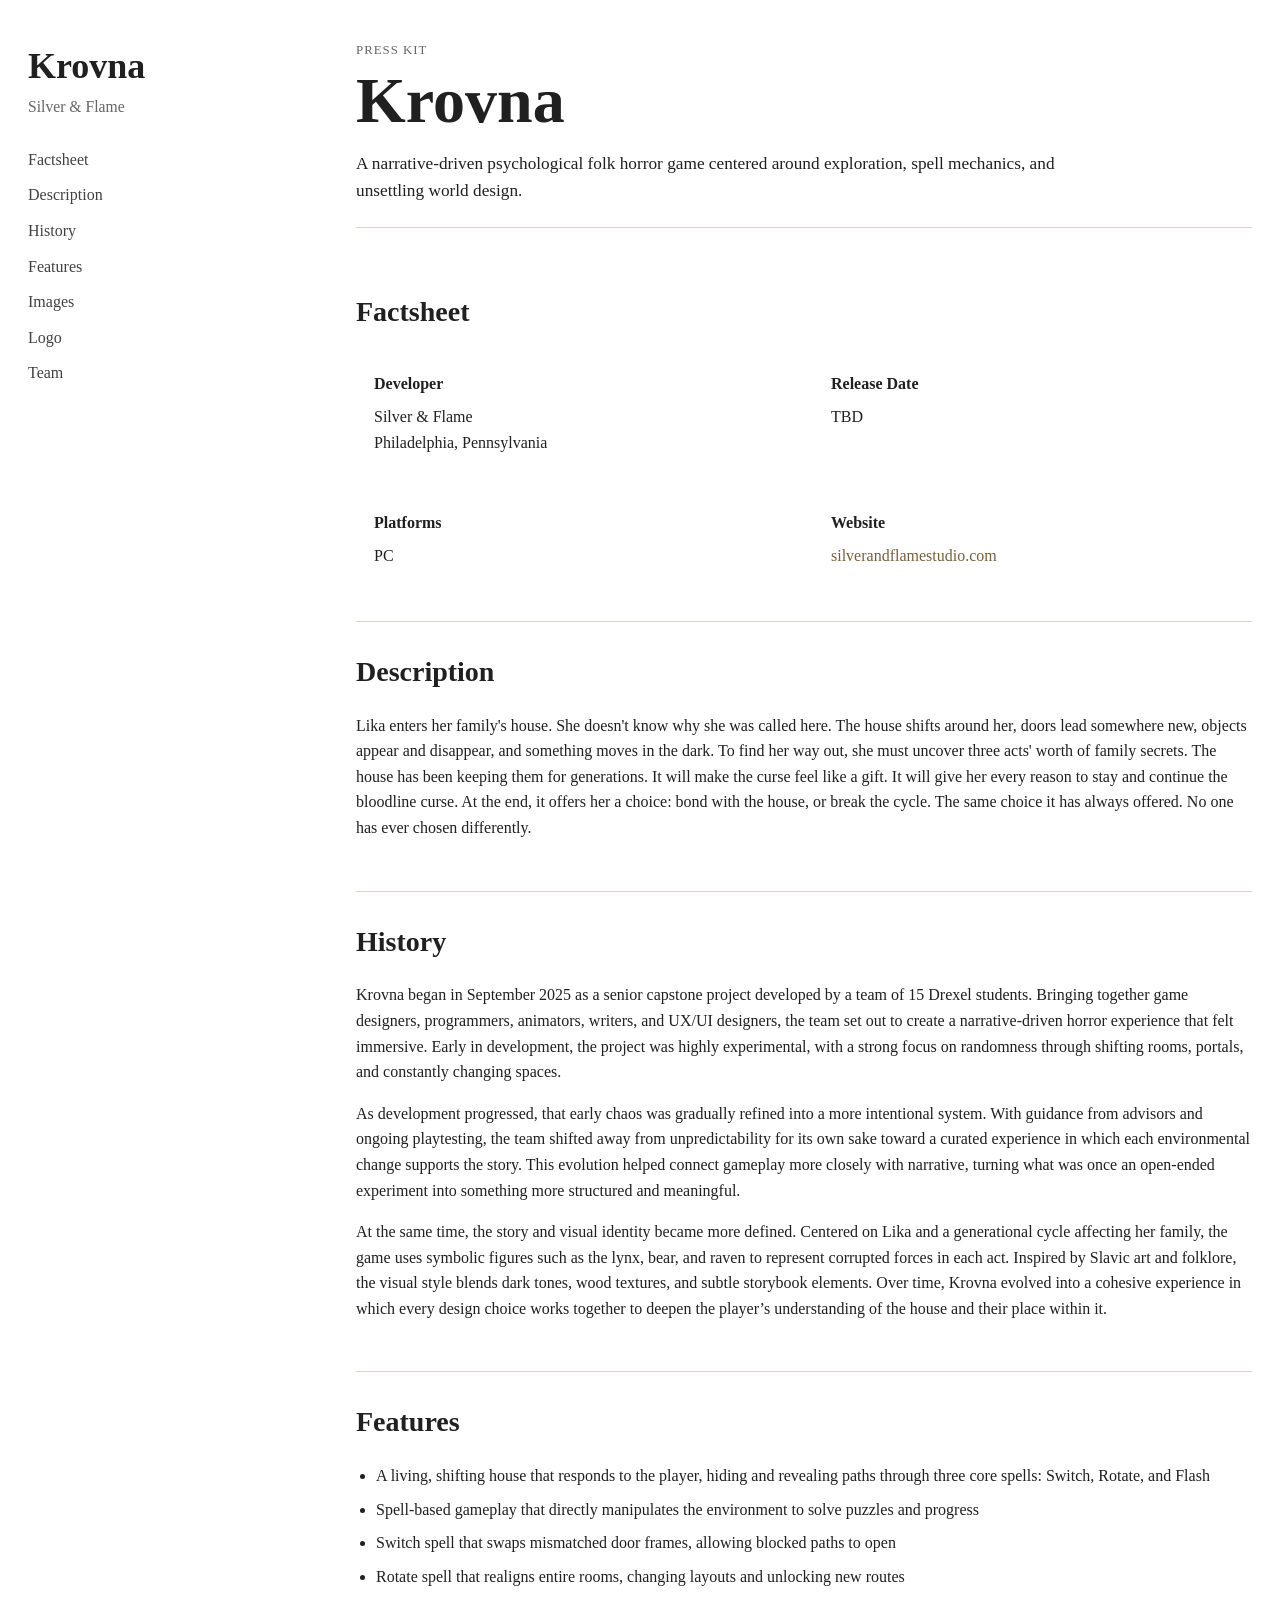
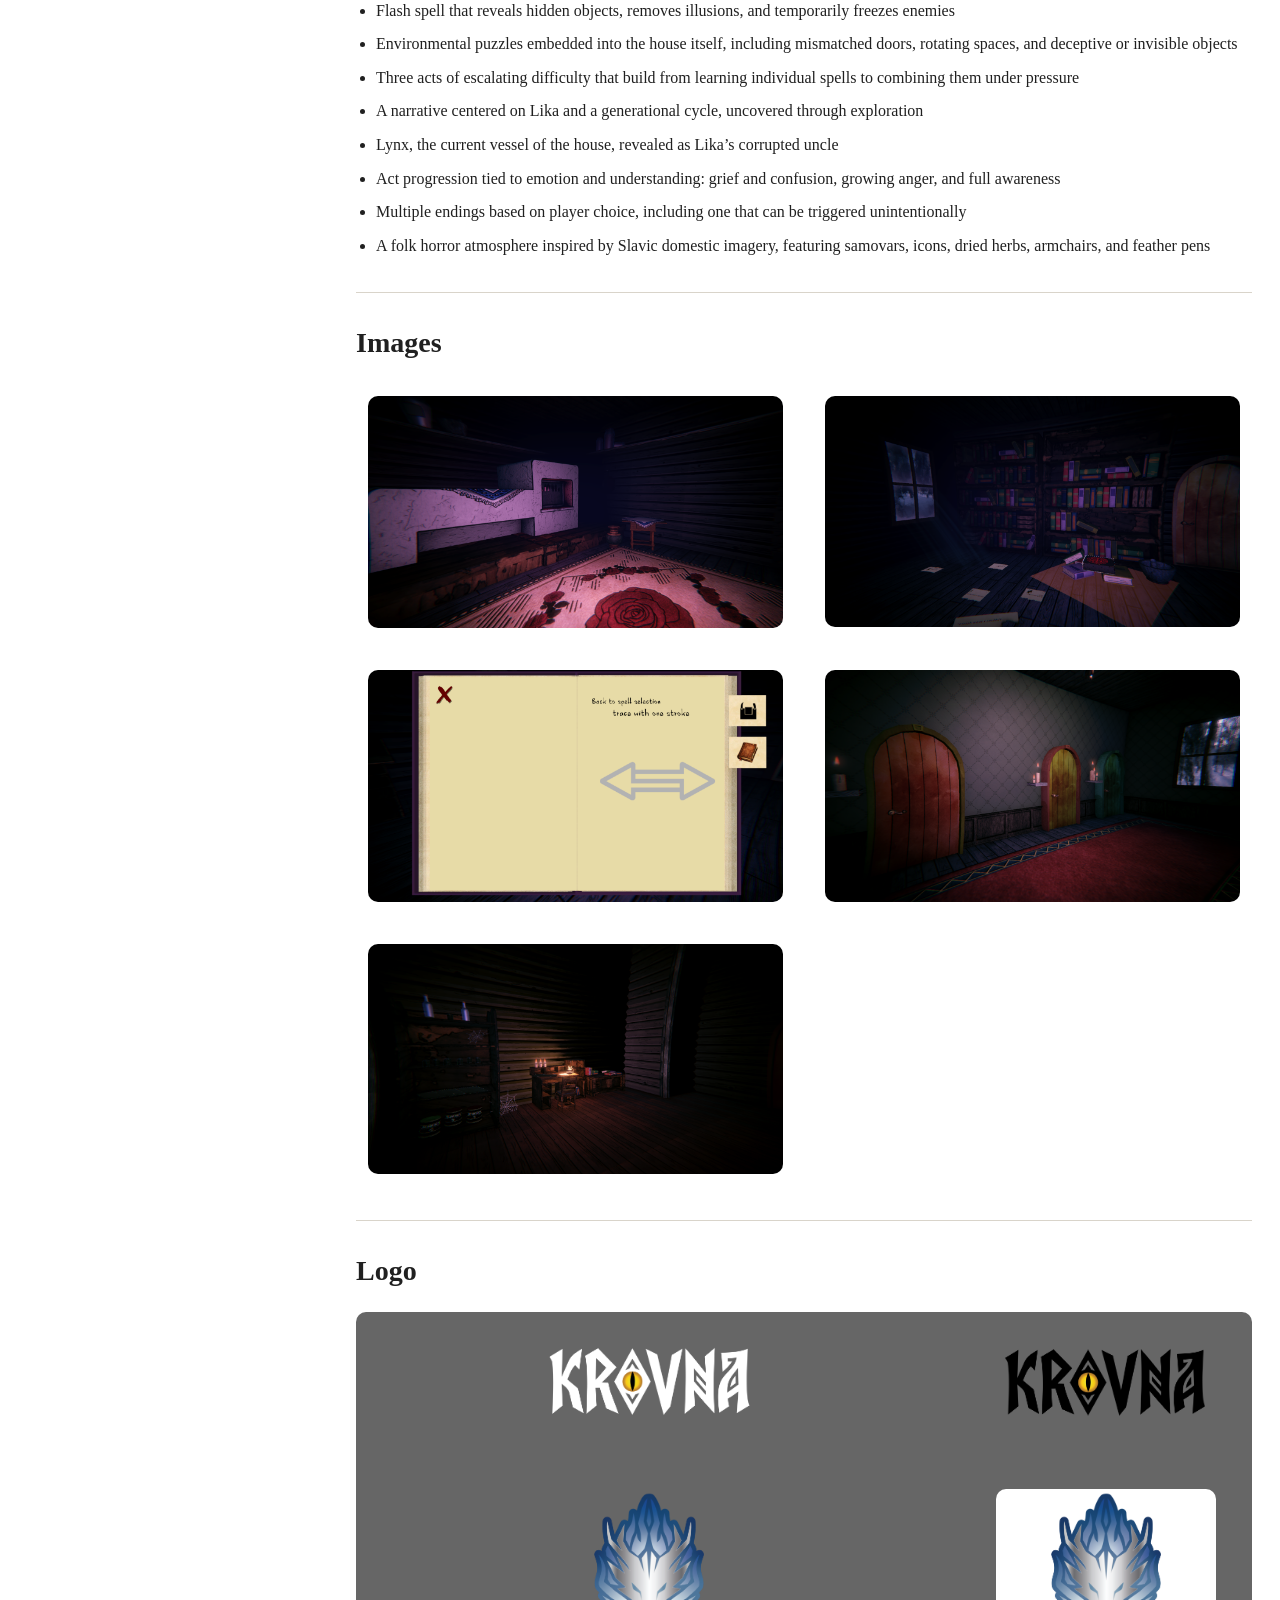
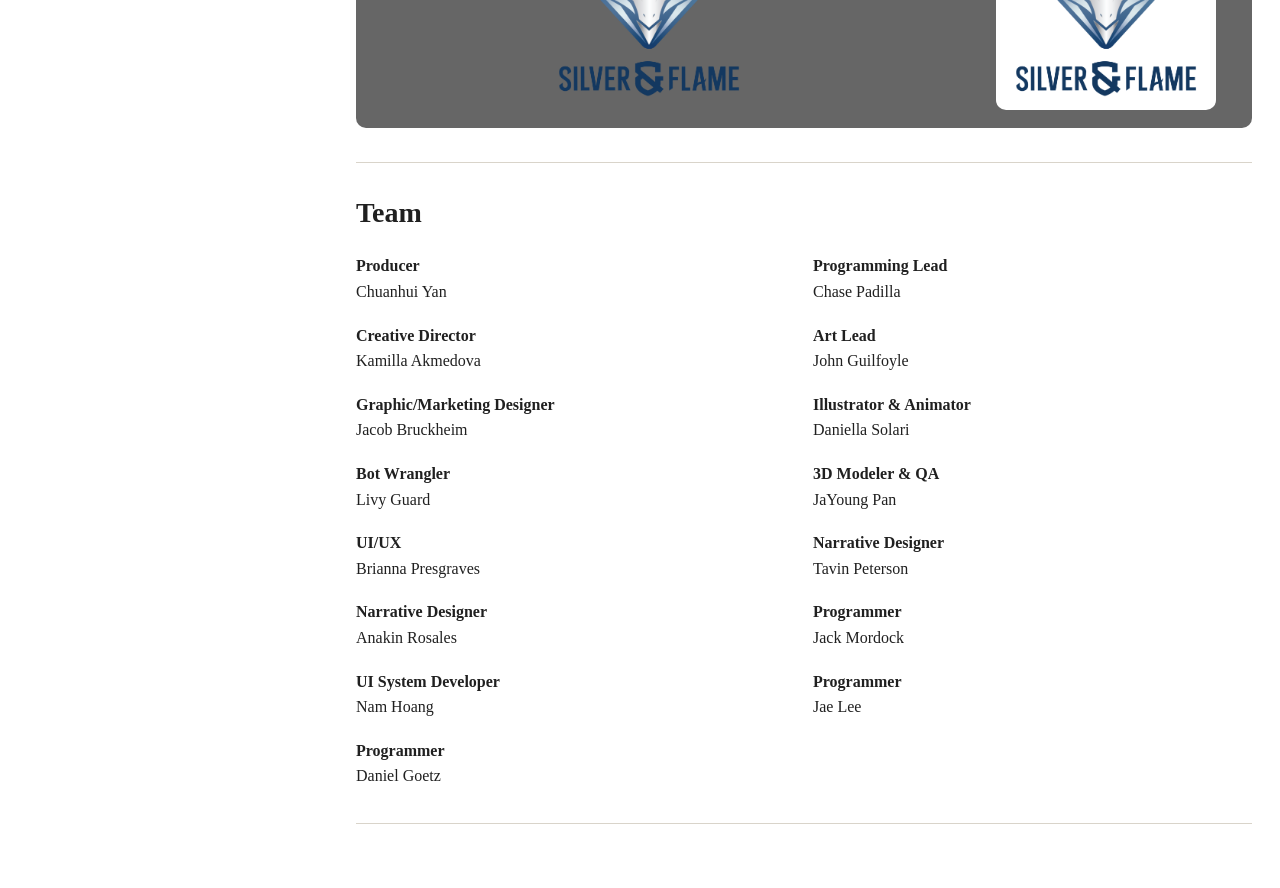
==== presskit/index.html @ a5f490fb "Update favcon" ====
<!DOCTYPE html>
<html lang="en">
<head>
  <meta charset="UTF-8" />
  <meta name="viewport" content="width=device-width, initial-scale=1.0" />
  <title>Krovna Press Kit</title>
  <link rel="stylesheet" href="css/press.css" />
  <link rel="icon" type="image/x-icon" href="press-imgs/SilverFlameLogoDragon.png">
</head>
<body>
  <div class="page">
    <aside class="sidebar">
      <div class="sidebar-inner">
        <h1 class="game-title">Krovna</h1>
        <p class="studio-name">Silver & Flame</p>

        <nav class="press-nav">
          <a href="#factsheet">Factsheet</a>
          <a href="#description">Description</a>
          <a href="#history">History</a>
          <a href="#features">Features</a>
          <!-- <a href="#videos">Videos</a> -->
          <a href="#images">Images</a>
          <a href="#logo">Logo</a>
          <a href="#credits">Team</a>
        </nav>
      </div>
    </aside>

    <main class="content">
      <header class="hero">
        <p class="eyebrow">Press Kit</p>
        <h2>Krovna</h2>
        <p class="lead">
          A narrative-driven psychological folk horror game centered around exploration,
          spell mechanics, and unsettling world design.
        </p>
      </header>

      <section id="factsheet" class="section">
        <h3>Factsheet</h3>
        <div class="fact-grid">
          <div class="fact-block">
            <h4>Developer</h4>
            <p>Silver & Flame</p>
            <p>Philadelphia, Pennsylvania</p>
          </div>
          <div class="fact-block">
            <h4>Release Date</h4>
            <p>TBD</p>
          </div>
          <div class="fact-block">
            <h4>Platforms</h4>
            <p>PC</p>
          </div>
          <div class="fact-block">
            <h4>Website</h4>
            <p><a href="https://silverandflamestudio.com/index.html">silverandflamestudio.com</a></p>
          </div>
        </div>
      </section>

      <section id="description" class="section">
        <h3>Description</h3>
        <p>Lika enters her family's house. She doesn't know why she was called here. The house shifts around her, doors lead somewhere new, objects appear and disappear, and something moves in the dark. To find her way out, she must uncover three acts' worth of family secrets. The house has been keeping them for generations. It will make the curse feel like a gift. It will give her every reason to stay and continue the bloodline curse. At the end, it offers her a choice: bond with the house, or break the cycle. The same choice it has always offered. No one has ever chosen differently.

        </p>
      </section>

      <section id="history" class="section">
        <h3>History</h3>
        <p>
          Krovna began in September 2025 as a senior capstone project developed by a team of 15 Drexel students. Bringing together game designers, programmers, animators, writers, and UX/UI designers, the team set out to create a narrative-driven horror experience that felt immersive. Early in development, the project was highly experimental, with a strong focus on randomness through shifting rooms, portals, and constantly changing spaces.
        </p>
        <p>
          As development progressed, that early chaos was gradually refined into a more intentional system. With guidance from advisors and ongoing playtesting, the team shifted away from unpredictability for its own sake toward a curated experience in which each environmental change supports the story. This evolution helped connect gameplay more closely with narrative, turning what was once an open-ended experiment into something more structured and meaningful.
        </p>
        <p>
          At the same time, the story and visual identity became more defined. Centered on Lika and a generational cycle affecting her family, the game uses symbolic figures such as the lynx, bear, and raven to represent corrupted forces in each act. Inspired by Slavic art and folklore, the visual style blends dark tones, wood textures, and subtle storybook elements. Over time, Krovna evolved into a cohesive experience in which every design choice works together to deepen the player’s understanding of the house and their place within it.
        </p>
      </section>

      <section id="features" class="section">
        <h3>Features</h3>
        <ul class="feature-list">
          <li>A living, shifting house that responds to the player, hiding and revealing paths through three core spells: Switch, Rotate, and Flash</li>
          <li>Spell-based gameplay that directly manipulates the environment to solve puzzles and progress</li>
          <li>Switch spell that swaps mismatched door frames, allowing blocked paths to open</li>
          <li>Rotate spell that realigns entire rooms, changing layouts and unlocking new routes</li>
          <li>Flash spell that reveals hidden objects, removes illusions, and temporarily freezes enemies</li>
          <li>Environmental puzzles embedded into the house itself, including mismatched doors, rotating spaces, and deceptive or invisible objects</li>
          <li>Three acts of escalating difficulty that build from learning individual spells to combining them under pressure</li>
          <li>A narrative centered on Lika and a generational cycle, uncovered through exploration</li>
          <li>Lynx, the current vessel of the house, revealed as Lika’s corrupted uncle</li>
          <li>Act progression tied to emotion and understanding: grief and confusion, growing anger, and full awareness</li>
          <li>Multiple endings based on player choice, including one that can be triggered unintentionally</li>
          <li>A folk horror atmosphere inspired by Slavic domestic imagery, featuring samovars, icons, dried herbs, armchairs, and feather pens</li>
        </ul>
      </section>

      <!-- <section id="videos" class="section">
        <h3>Videos</h3>
        <div class="card">
          <p><strong>Trailer</strong></p>
          <div class="video-wrap">
            <iframe
              src="https://www.youtube.com/embed/YOUR_VIDEO_ID"
              title="Game Trailer"
              allow="accelerometer; autoplay; clipboard-write; encrypted-media; gyroscope; picture-in-picture"
              allowfullscreen>
            </iframe>
          </div>
          <p class="small-note">Replace <code>YOUR_VIDEO_ID</code> with your actual YouTube video ID.</p>
        </div>
      </section> -->

      <section id="images" class="section">
        <h3>Images</h3>
        <p class="download-line">
          <!-- <a href="imgs/press-images.zip">Download all screenshots as .zip</a> -->
        </p>
        <div class="image-grid">
          <figure class="image-card">
            <img src="press-imgs/Firstroom.png" alt="First Room you enter in the game" />
          </figure>
          <figure class="image-card">
            <img src="press-imgs/Pickupbook.png" alt="Area where you pick up the ritual book" />
          </figure>
          <figure class="image-card">
            <img src="press-imgs/Spell.png" alt="Spell Mechanics" />
          </figure>
          <figure class="image-card">
            <img src="press-imgs/Switchingdoors.png" alt="Doors that you have to switch to progress" />
          </figure>
          <figure class="image-card">
            <img src="press-imgs/Slavic.png" alt="Slavic Inspired Environment" />
          </figure>
        </div>
      </section>

      <section id="logo" class="section">
        <h3>Logo</h3>
        <!-- <p class="download-line">
          <a href="imgs/logo-pack.zip">Download logo files as .zip</a>
        </p> -->
        <div class="logo-grid">
          <div class="logo-card icon-card">
            <img src="press-imgs/Krovna_White.png" alt="Game logo" />
          </div>
          <div class="logo-card icon-card">
            <img src="press-imgs/KrovnaBlack.png" alt="Game icon" />
          </div>
          <div class="logo-card icon-card">
            <img src="press-imgs/SilverFlameLogo.png" alt="Game icon" />
          </div>
          <div class="logo-card icon-card">
            <img src="press-imgs/SilverFlameLogo1.png" alt="Game icon" />
          </div>
        </div>
      </section>

      <section id="credits" class="section">
        <h3>Team</h3>
        <div class="credits-grid">
          <div>
            <p><strong>Producer</strong><br />Chuanhui Yan</p>
          </div>
          <div>
            <p><strong>Programming Lead</strong><br />Chase Padilla</p>
          </div>
          <div>
            <p><strong>Creative Director</strong><br />Kamilla Akmedova</p>
          </div>
          <div>
            <p><strong>Art Lead</strong><br />John Guilfoyle</p>
          </div>
          <div>
            <p><strong>Graphic/Marketing Designer</strong><br />Jacob Bruckheim</p>
          </div>
          <div>
            <p><strong>Illustrator & Animator</strong><br />Daniella Solari</p>
          </div>
          <div>
            <p><strong>Bot Wrangler</strong><br />Livy Guard</p>
          </div>
          <div>
            <p><strong>3D Modeler & QA</strong><br />JaYoung Pan</p>
          </div>
          <div>
            <p><strong>UI/UX</strong><br />Brianna Presgraves</p>
          </div>
          <div>
            <p><strong>Narrative Designer</strong><br />Tavin Peterson</p>
          </div>
          <div>
            <p><strong>Narrative Designer</strong><br />Anakin Rosales</p>
          </div>
          <div>
            <p><strong>Programmer</strong><br />Jack Mordock</p>          
          </div>
          <div>
            <p><strong>UI System Developer</strong><br />Nam Hoang</p>
          </div>
          <div>
            <p><strong>Programmer</strong><br />Jae Lee</p>
          </div>
          <div>
            <p><strong>Programmer</strong><br />Daniel Goetz</p>
          </div>
        </div>
      </section>

    </main>
  </div>
</body>
</html>
---- presskit/css/press.css ----
:root {
  --bg: #ffffff;
  --text: #202020;
  --muted: #666;
  --line: #d9d4ca;
  --accent: #7a5f3b;
  --shadow: 0 10px 30px rgba(0, 0, 0, 0.06);
  --radius: 16px;
}

* {
  box-sizing: border-box;
}

html {
  scroll-behavior: smooth;
}

body {
  margin: 0;
  background: var(--bg);
  color: var(--text);
  font-family: Georgia, "Times New Roman", serif;
  line-height: 1.6;
}

a {
  color: var(--accent);
  text-decoration: none;
}

a:hover {
  text-decoration: underline;
}

.page {
  max-width: 1400px;
  margin: 0 auto;
  display: grid;
  grid-template-columns: 280px minmax(0, 1fr);
  gap: 48px;
  padding: 40px 28px 64px;
}

.sidebar {
  position: relative;
}

.sidebar-inner {
  position: sticky;
  top: 24px;
  padding: 8px 0;
}

.game-title {
  margin: 0;
  font-size: 2.25rem;
  line-height: 1.05;
  font-weight: 700;
}

.studio-name {
  margin: 8px 0 28px;
  color: var(--muted);
  font-size: 0.98rem;
}

.press-nav {
  display: flex;
  flex-direction: column;
  gap: 10px;
}

.press-nav a {
  color: var(--text);
  opacity: 0.85;
}

.press-nav a:hover {
  opacity: 1;
}

.content {
  min-width: 0;
}

.hero {
  margin-bottom: 34px;
  padding-bottom: 22px;
  border-bottom: 1px solid var(--line);
}

.eyebrow {
  margin: 0 0 8px;
  text-transform: uppercase;
  letter-spacing: 0.08em;
  color: var(--muted);
  font-size: 0.8rem;
}

.hero h2 {
  margin: 0;
  font-size: clamp(2.5rem, 5vw, 4.2rem);
  line-height: 1.02;
}

.lead {
  max-width: 760px;
  margin: 16px 0 0;
  font-size: 1.08rem;
}

.section {
  padding: 28px 0 34px;
  border-bottom: 1px solid var(--line);
}

.section h3 {
  margin: 0 0 18px;
  font-size: 1.75rem;
}

.section h4 {
  margin: 0 0 8px;
  font-size: 1rem;
}

.fact-grid,
.credits-grid,
.logo-grid {
  display: grid;
  gap: 18px;
}

.fact-grid {
  grid-template-columns: repeat(2, minmax(220px, 1fr));
}

.credits-grid {
  grid-template-columns: repeat(2, minmax(200px, 1fr));
}

.logo-grid {
  grid-template-columns: minmax(0, 2fr) minmax(220px, 1fr);
  background-color: var(--muted);
  border-radius: 10px;
}

.fact-block,
.card,
.logo-card {
  padding: 18px;
}

.fact-block p,
.credits-grid p {
  margin: 0;
}

.feature-list {
  margin: 0;
  padding-left: 20px;
}

.feature-list li + li {
  margin-top: 8px;
}

/* .video-wrap {
  position: relative;
  overflow: hidden;
  width: 100%;
  aspect-ratio: 16 / 9;
}

.video-wrap iframe {
  width: 100%;
  height: 100%;
  border: 0;
} */

.download-line {
  margin: 0 0 18px;
}

.image-grid {
  display: grid;
  grid-template-columns: repeat(2, minmax(0, 1fr));
  gap: 18px;
}

.image-card {
  margin: 0;
  padding: 12px;
}

.image-card img,
.logo-card img {
  display: block;
  width: 100%;
  height: auto;
  border-radius: 10px;
}

.icon-card {
  display: flex;
  align-items: center;
  justify-content: center;
}

.icon-card img {
  max-width: 220px;
}

.quote-card span,
.small-note {
  display: block;
  margin-top: 10px;
  color: var(--muted);
  font-size: 0.95rem;
}

code {
  background: rgba(0, 0, 0, 0.06);
  padding: 0.12rem 0.35rem;
  border-radius: 6px;
  font-family: Consolas, Monaco, monospace;
  font-size: 0.92em;
}

@media (max-width: 980px) {
  .page {
    grid-template-columns: 1fr;
    gap: 18px;
  }

  .sidebar-inner {
    position: static;
  }

  .press-nav {
    display: grid;
    grid-template-columns: repeat(2, minmax(0, 1fr));
    gap: 8px 16px;
  }
}

@media (max-width: 700px) {
  .page {
    padding: 24px 18px 48px;
  }

  .fact-grid,
  .credits-grid,
  .logo-grid,
  .image-grid,
  .press-nav {
    grid-template-columns: 1fr;
  }

  .hero h2 {
    font-size: 2.5rem;
  }

  .section h3 {
    font-size: 1.5rem;
  }
}
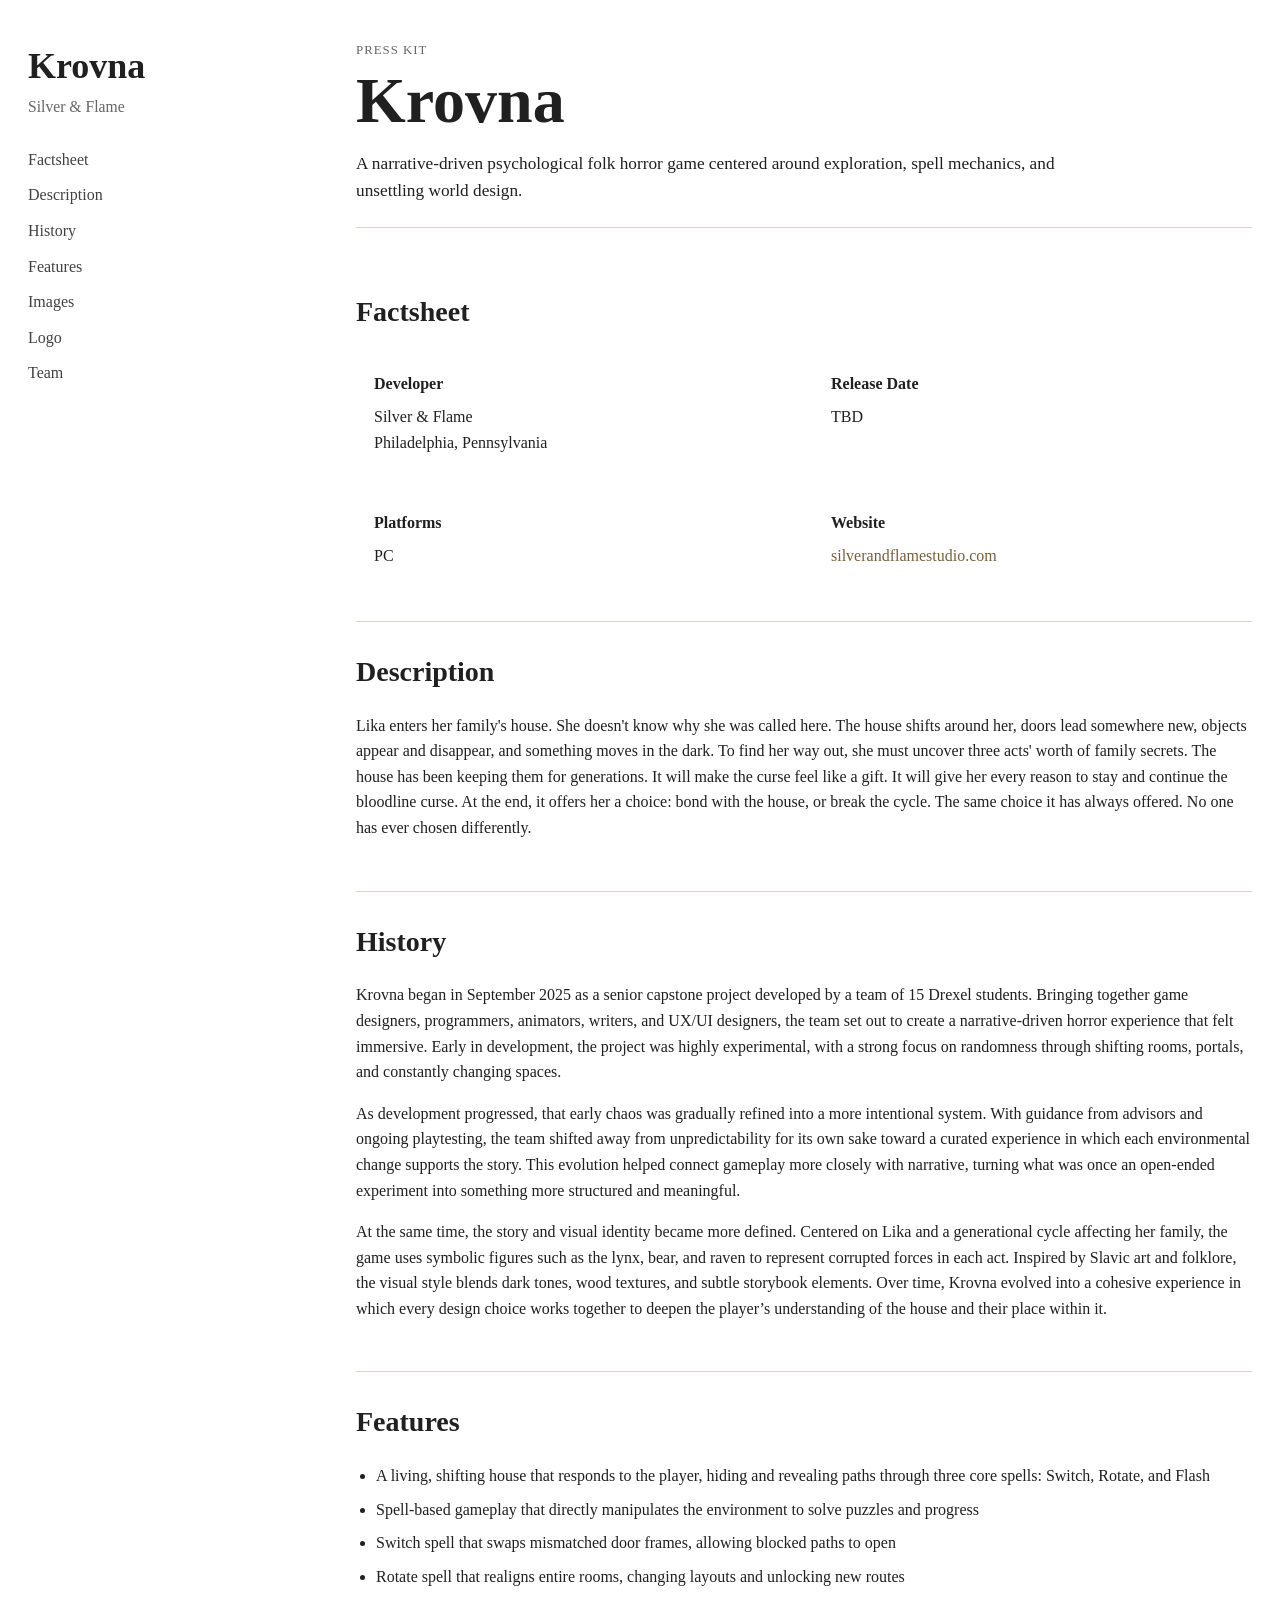
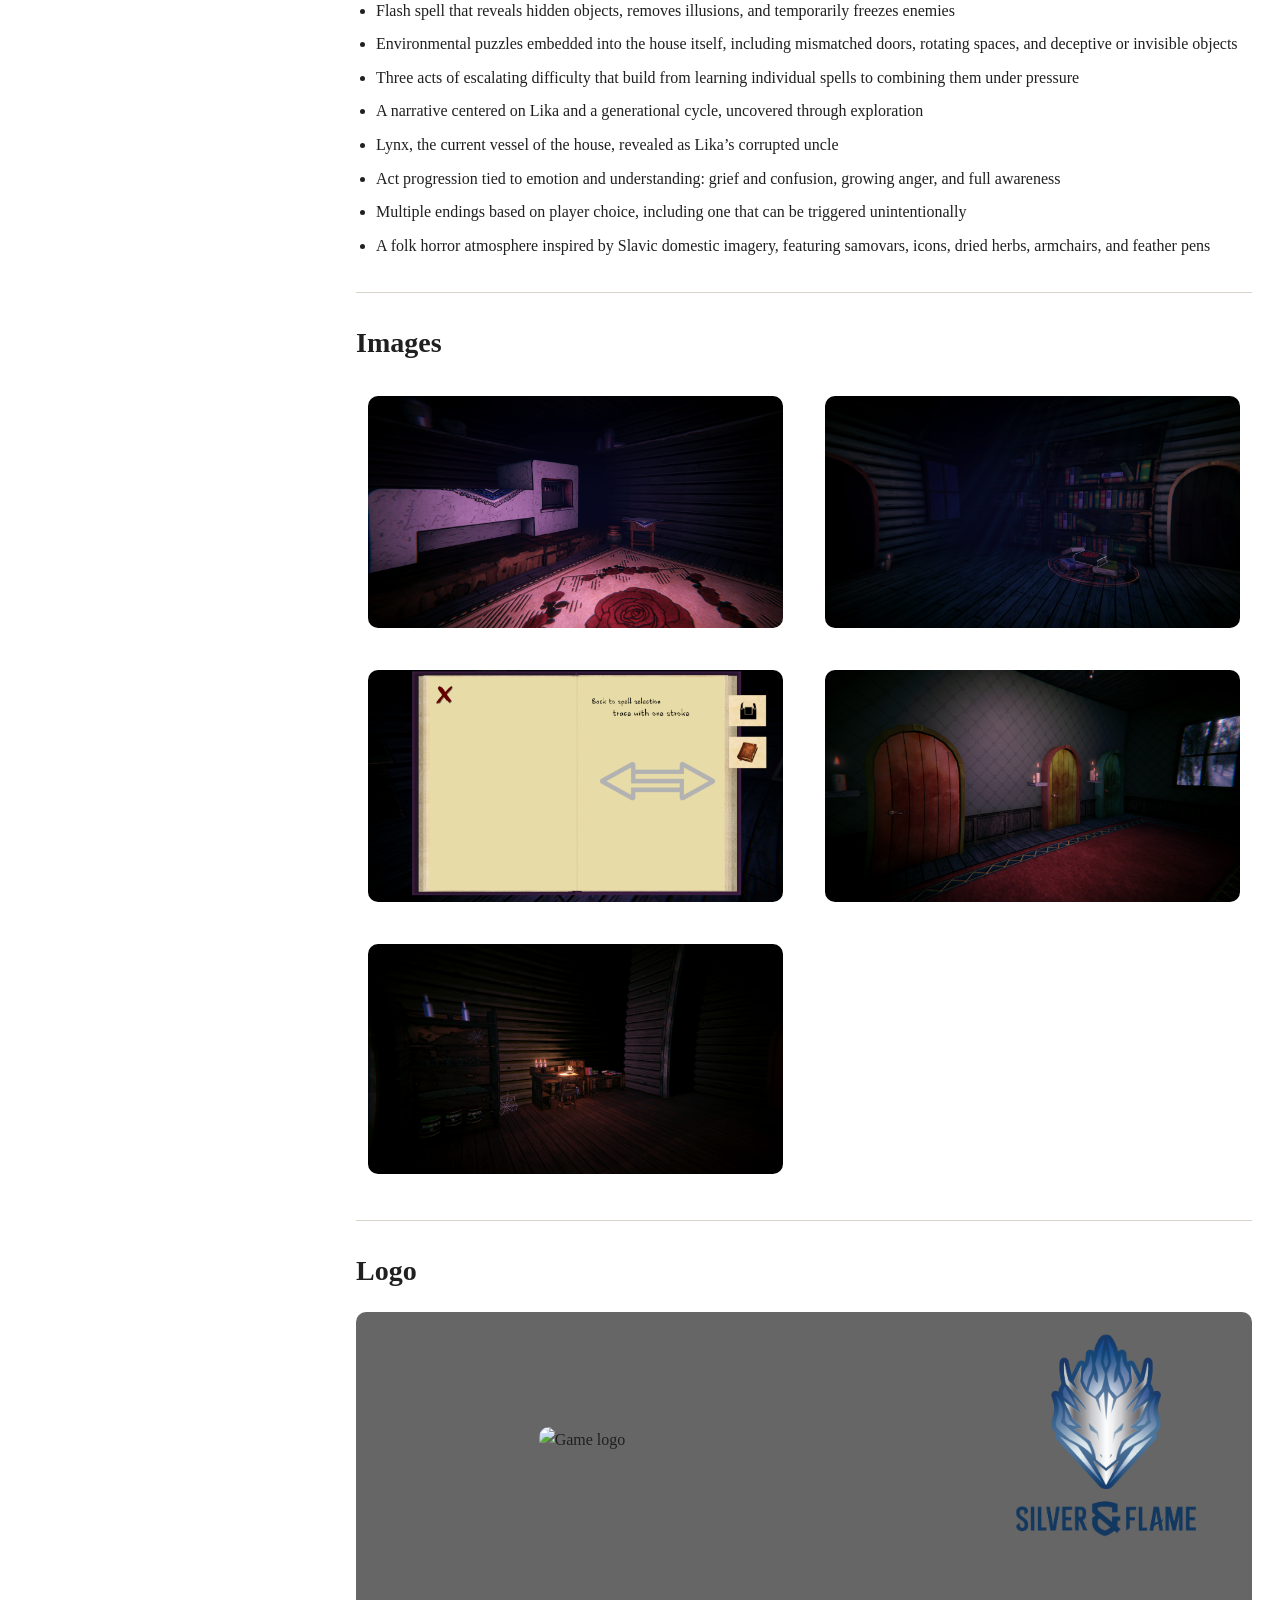
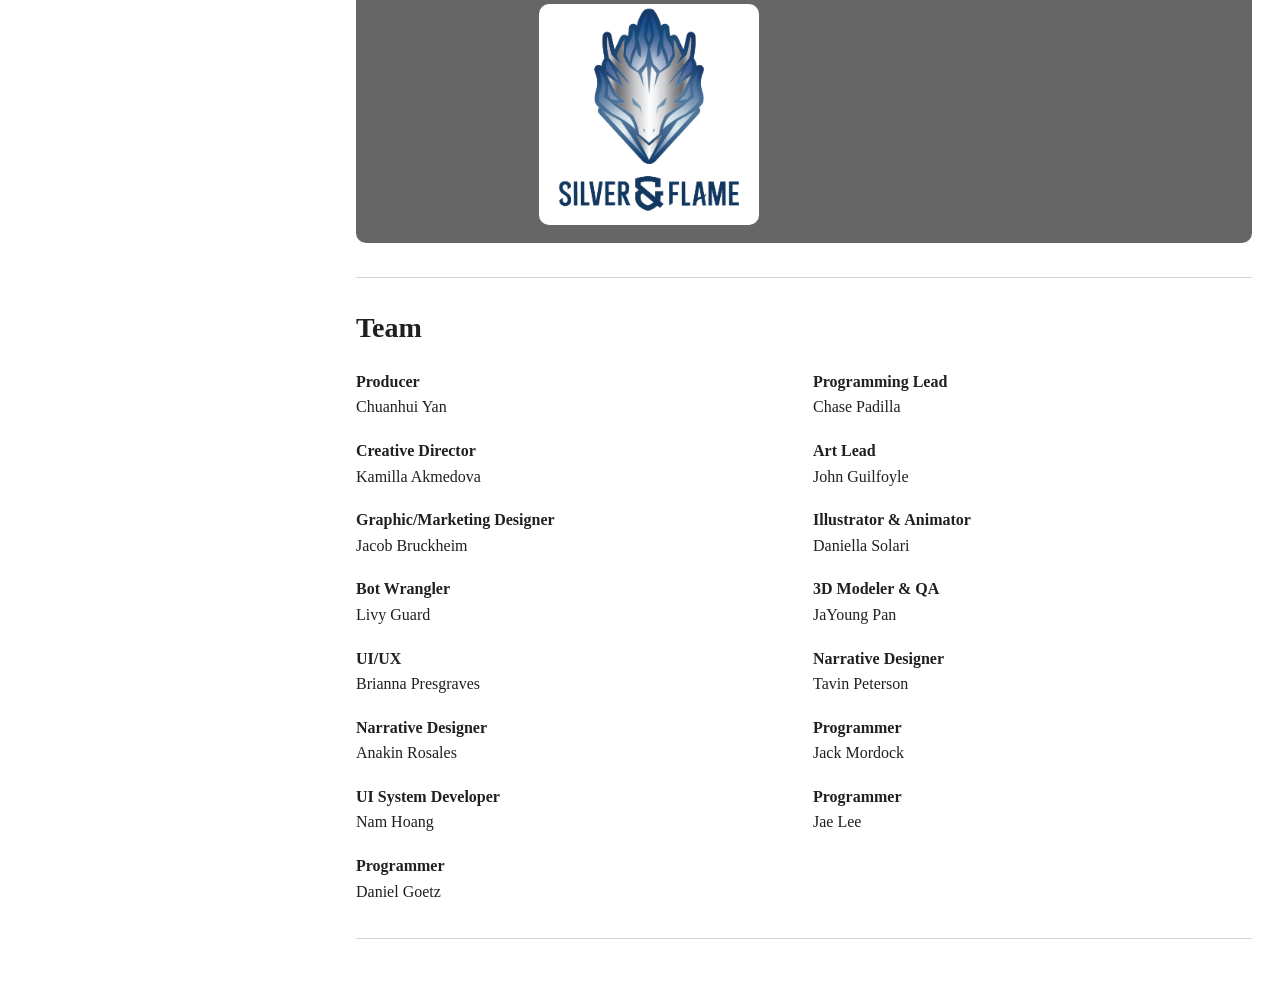
==== commit 43eb28f9: "update krovna logo" ====
--- a/presskit/index.html
+++ b/presskit/index.html
@@ -145,10 +145,7 @@
         </p> -->
         <div class="logo-grid">
           <div class="logo-card icon-card">
-            <img src="press-imgs/Krovna_White.png" alt="Game logo" />
-          </div>
-          <div class="logo-card icon-card">
-            <img src="press-imgs/KrovnaBlack.png" alt="Game icon" />
+            <img src="press-imgs/KrovnaRedesign.png" alt="Game logo" />
           </div>
           <div class="logo-card icon-card">
             <img src="press-imgs/SilverFlameLogo.png" alt="Game icon" />
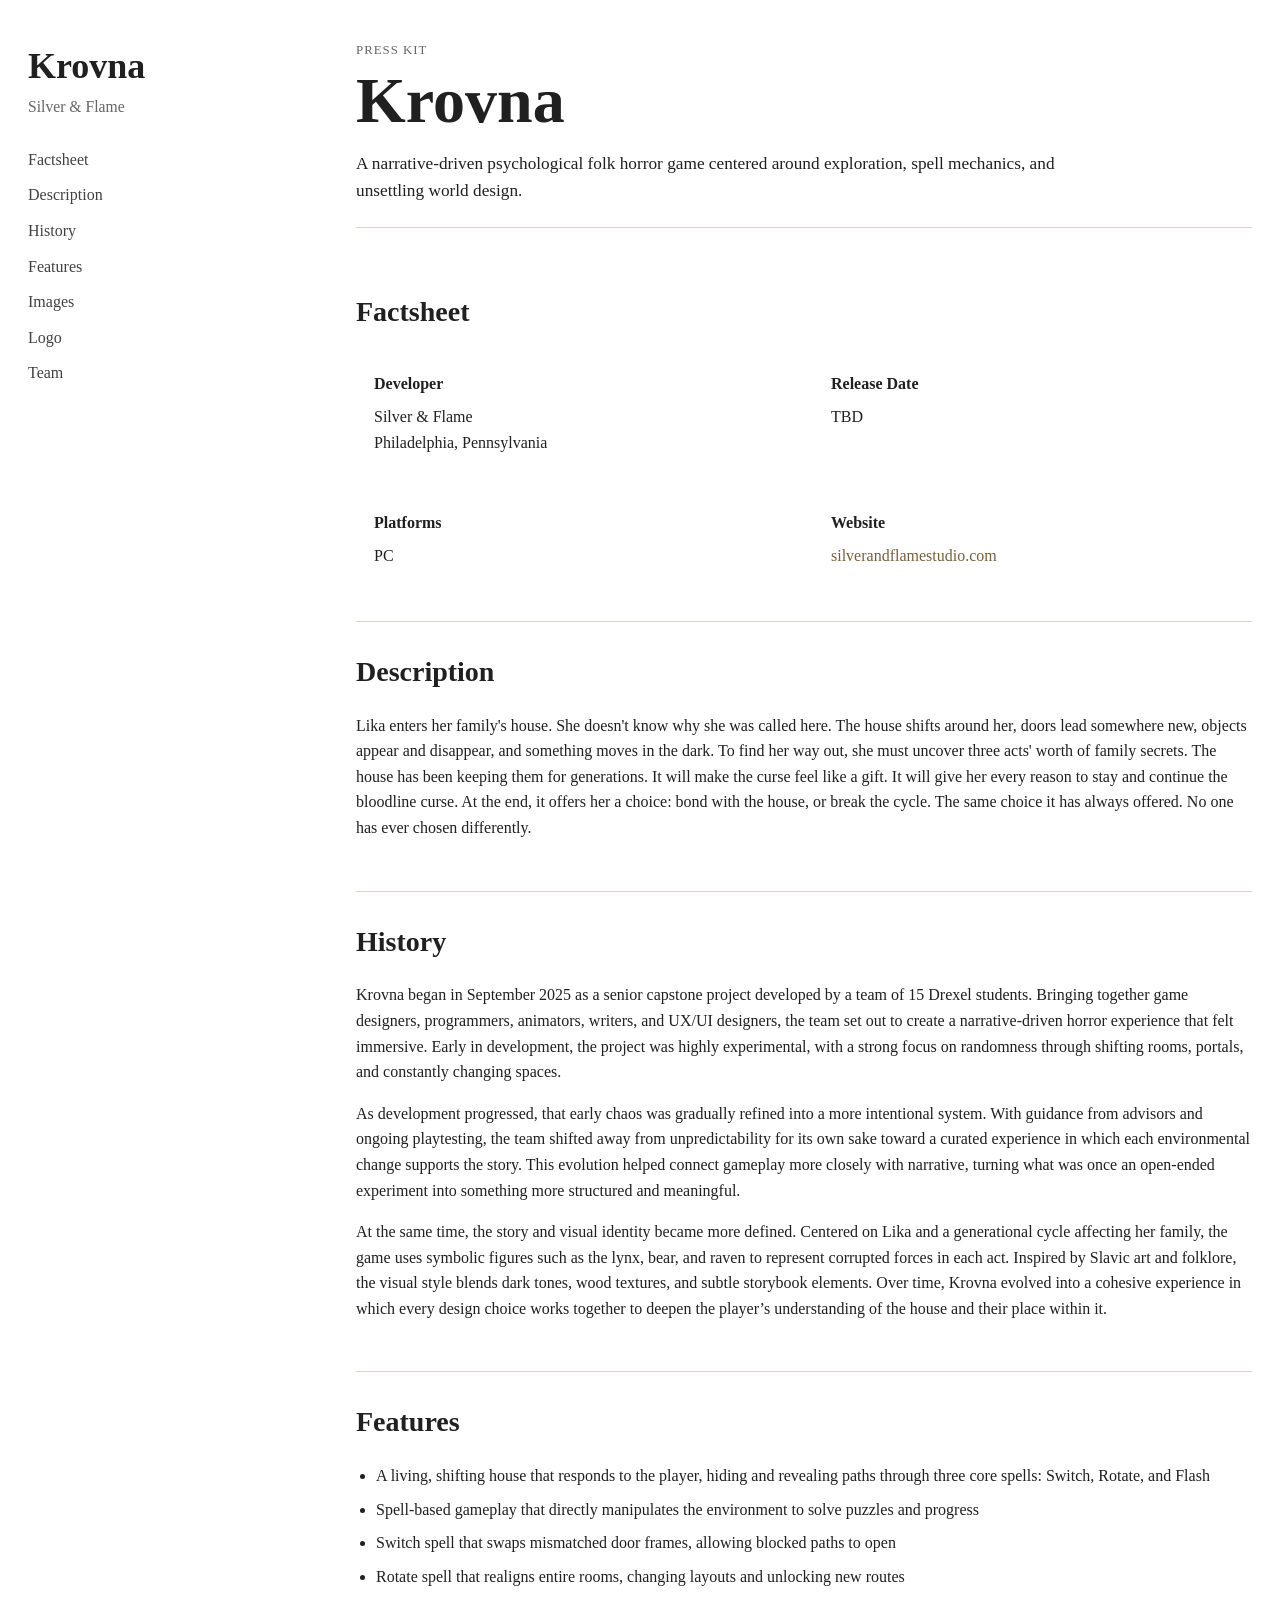
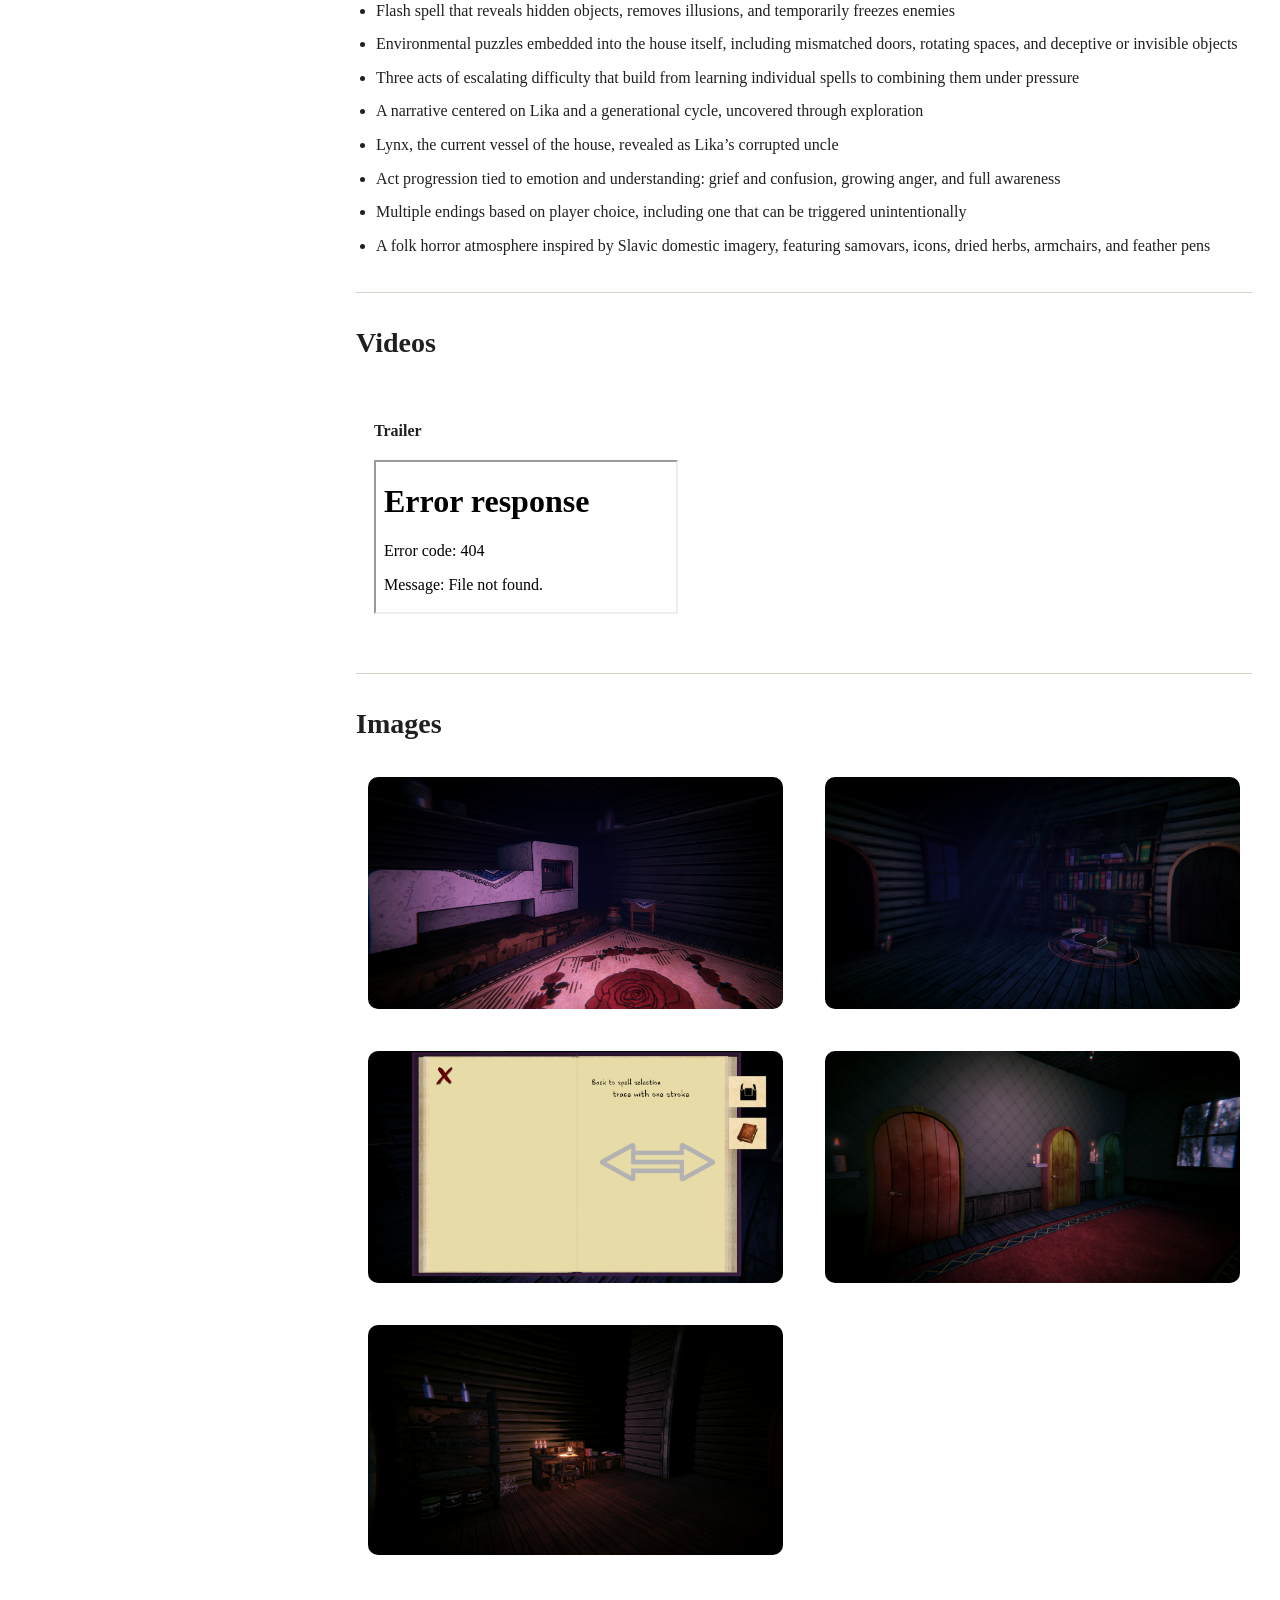
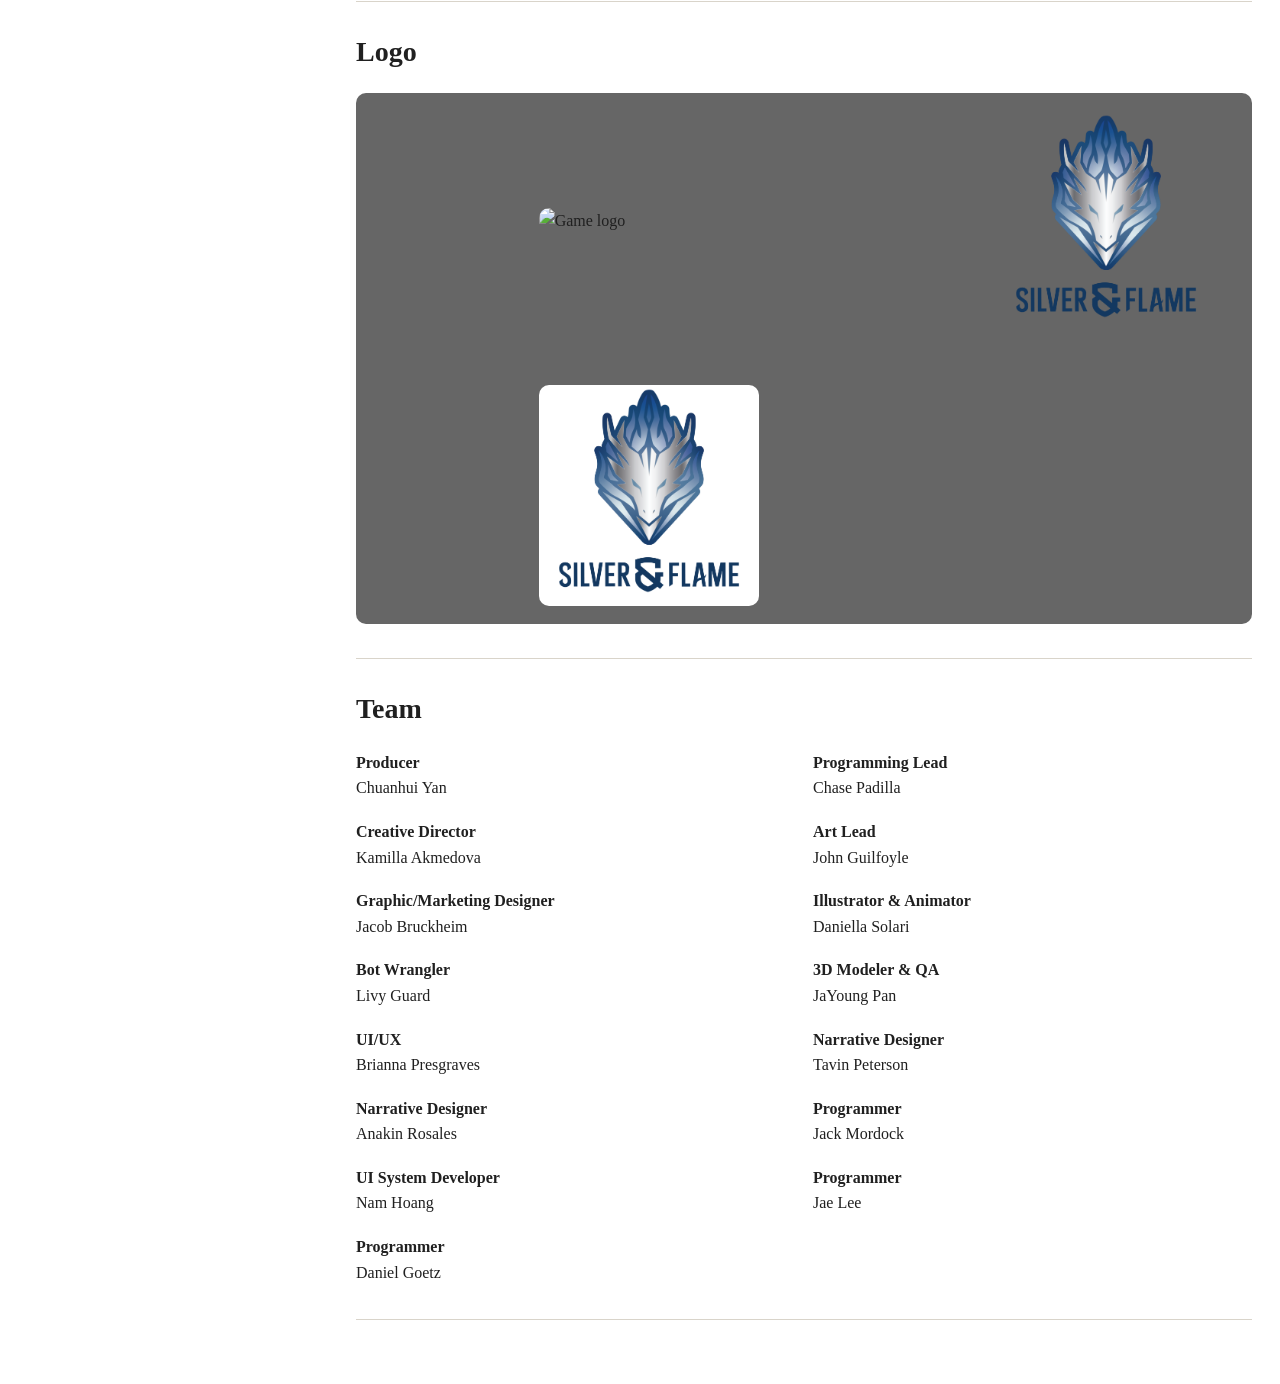
==== commit cefa98ea: "uploaded trailer" ====
--- a/presskit/index.html
+++ b/presskit/index.html
@@ -98,21 +98,20 @@
         </ul>
       </section>
 
-      <!-- <section id="videos" class="section">
+      <section id="videos" class="section">
         <h3>Videos</h3>
         <div class="card">
           <p><strong>Trailer</strong></p>
           <div class="video-wrap">
             <iframe
-              src="https://www.youtube.com/embed/YOUR_VIDEO_ID"
+              src="Trailer.mp4"
               title="Game Trailer"
               allow="accelerometer; autoplay; clipboard-write; encrypted-media; gyroscope; picture-in-picture"
               allowfullscreen>
             </iframe>
           </div>
-          <p class="small-note">Replace <code>YOUR_VIDEO_ID</code> with your actual YouTube video ID.</p>
-        </div>
-      </section> -->
+        </div>
+      </section>
 
       <section id="images" class="section">
         <h3>Images</h3>
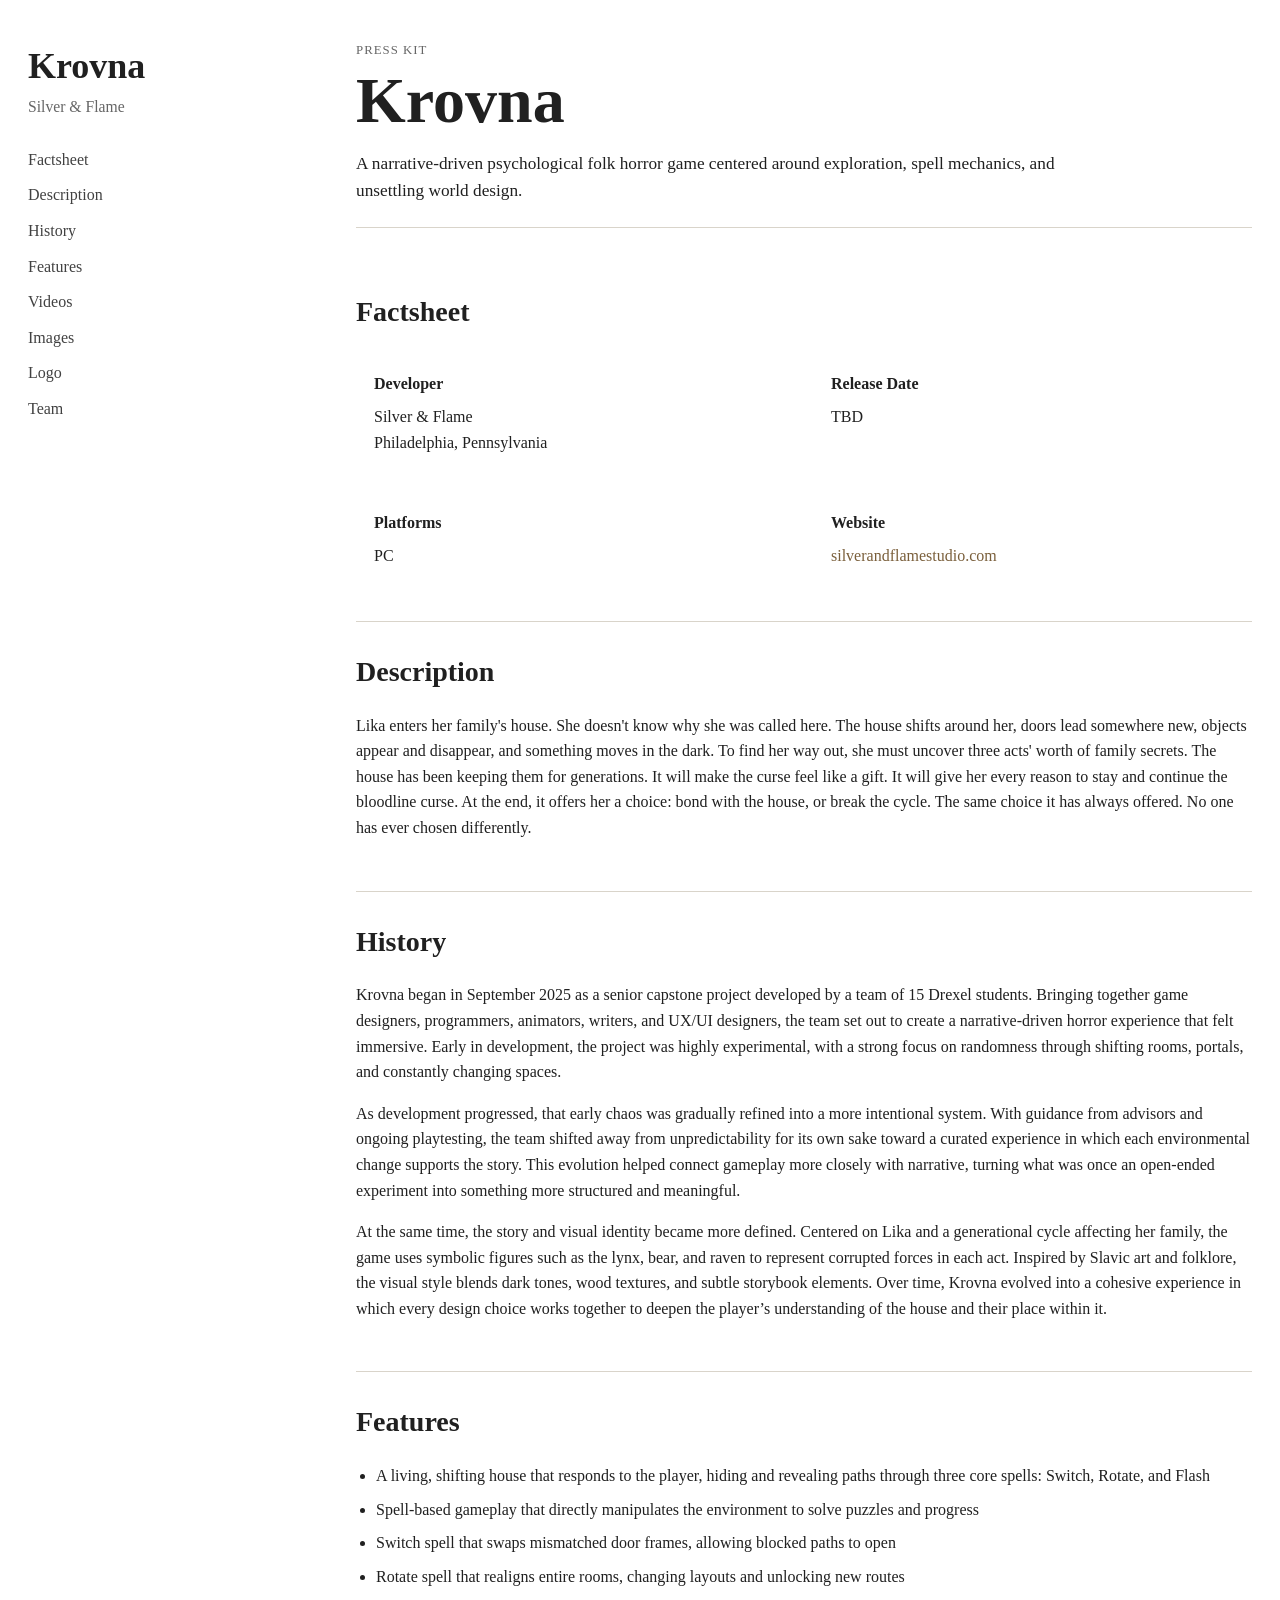
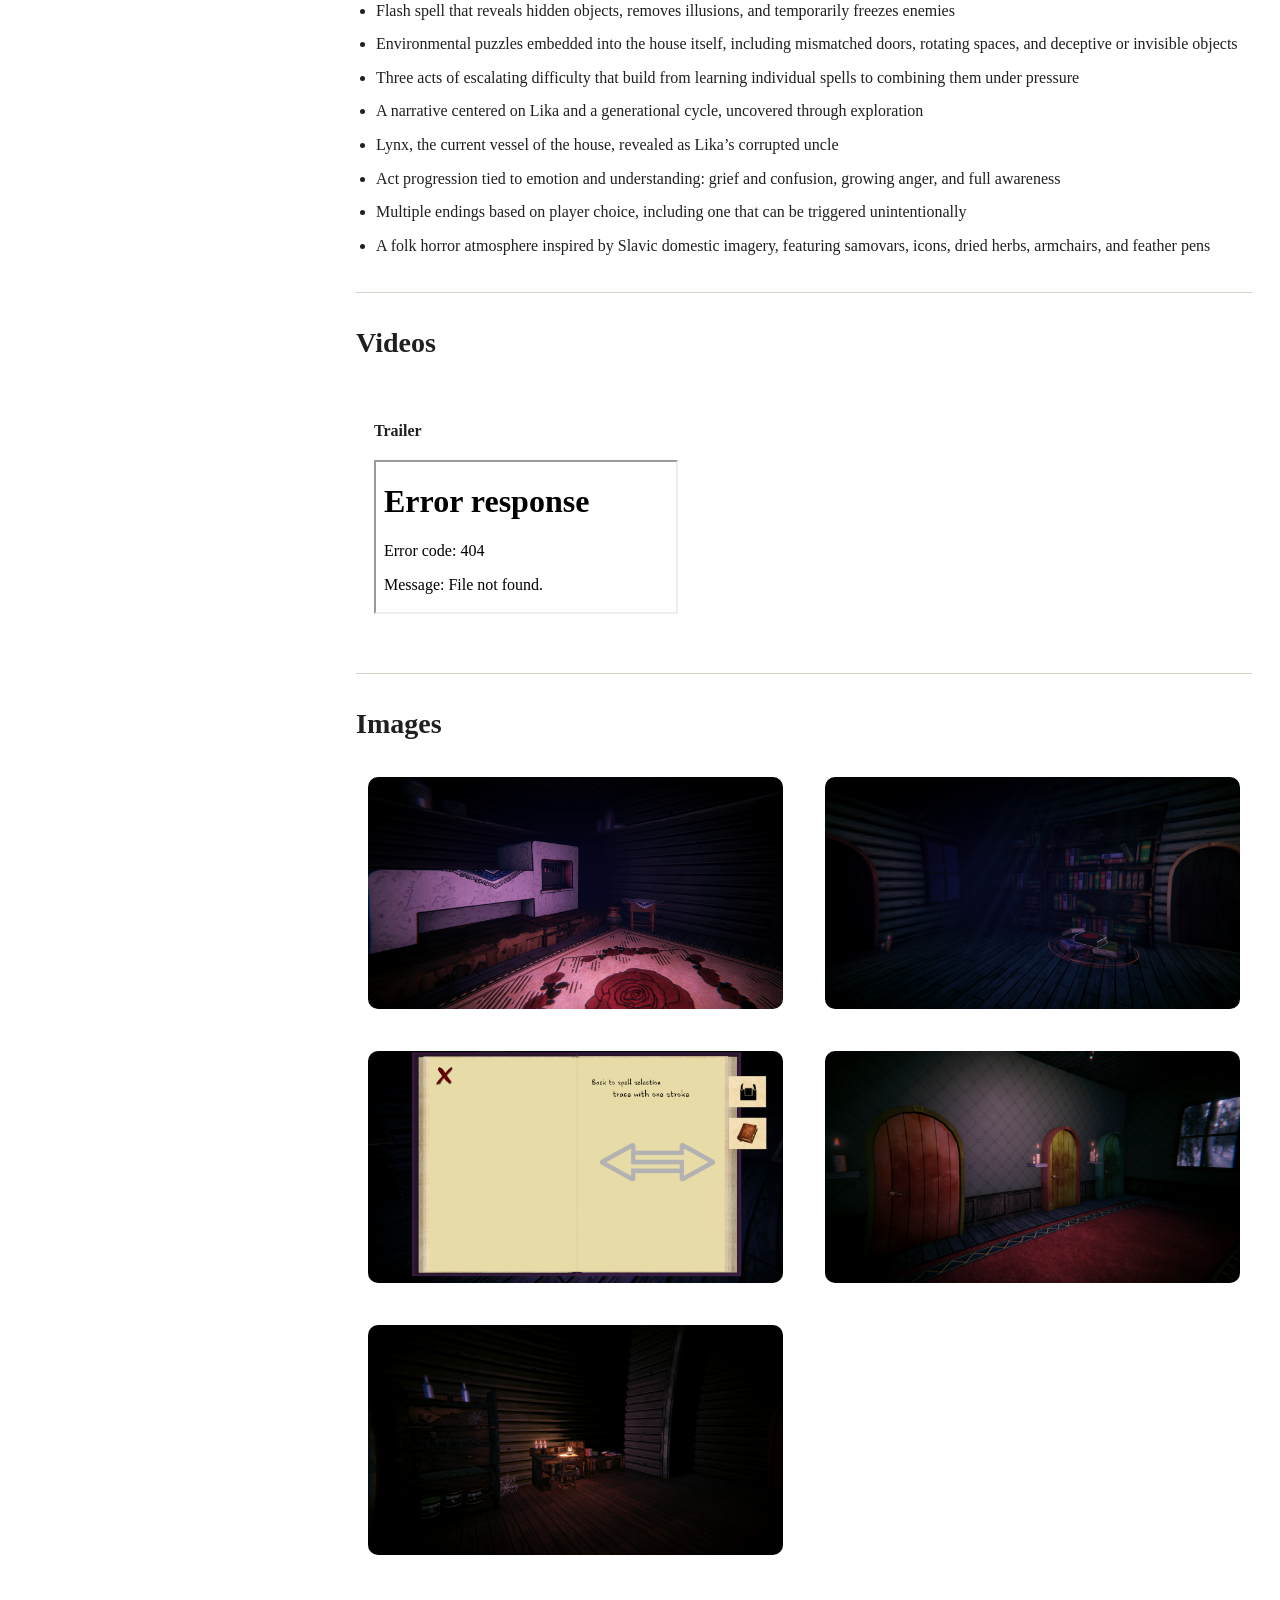
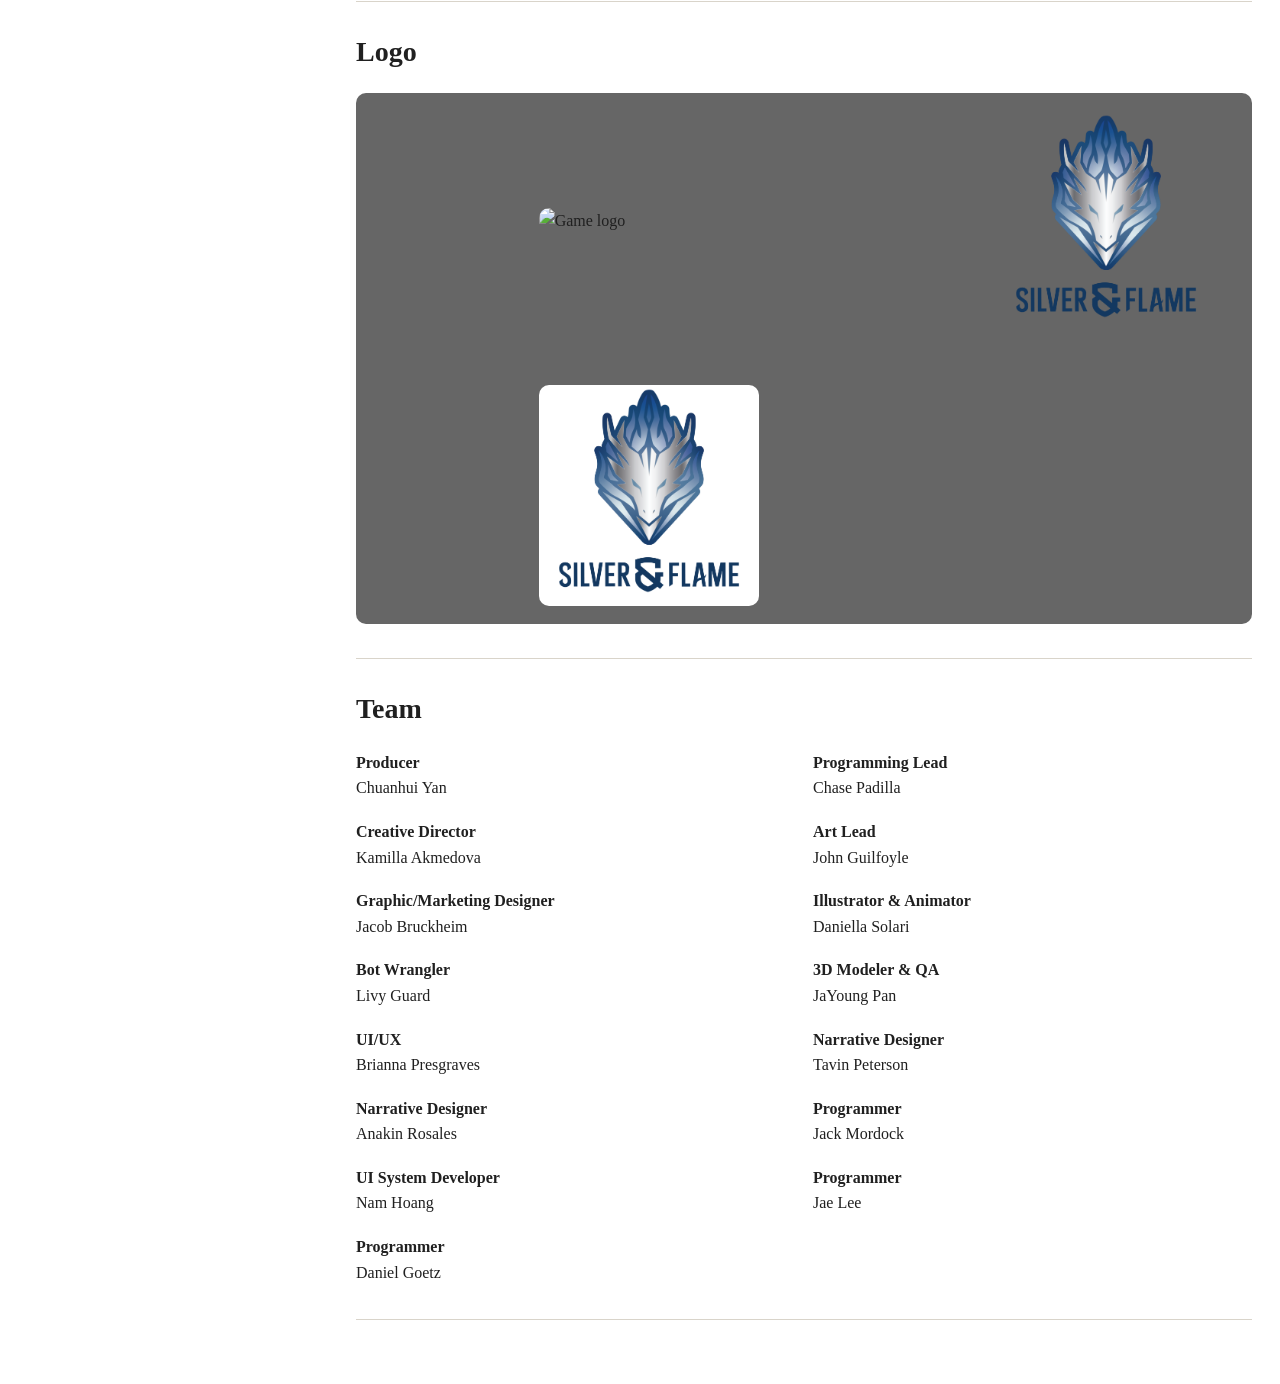
==== commit da403083: "add video section for presskit nav" ====
--- a/presskit/index.html
+++ b/presskit/index.html
@@ -19,7 +19,7 @@
           <a href="#description">Description</a>
           <a href="#history">History</a>
           <a href="#features">Features</a>
-          <!-- <a href="#videos">Videos</a> -->
+          <a href="#videos">Videos</a>
           <a href="#images">Images</a>
           <a href="#logo">Logo</a>
           <a href="#credits">Team</a>
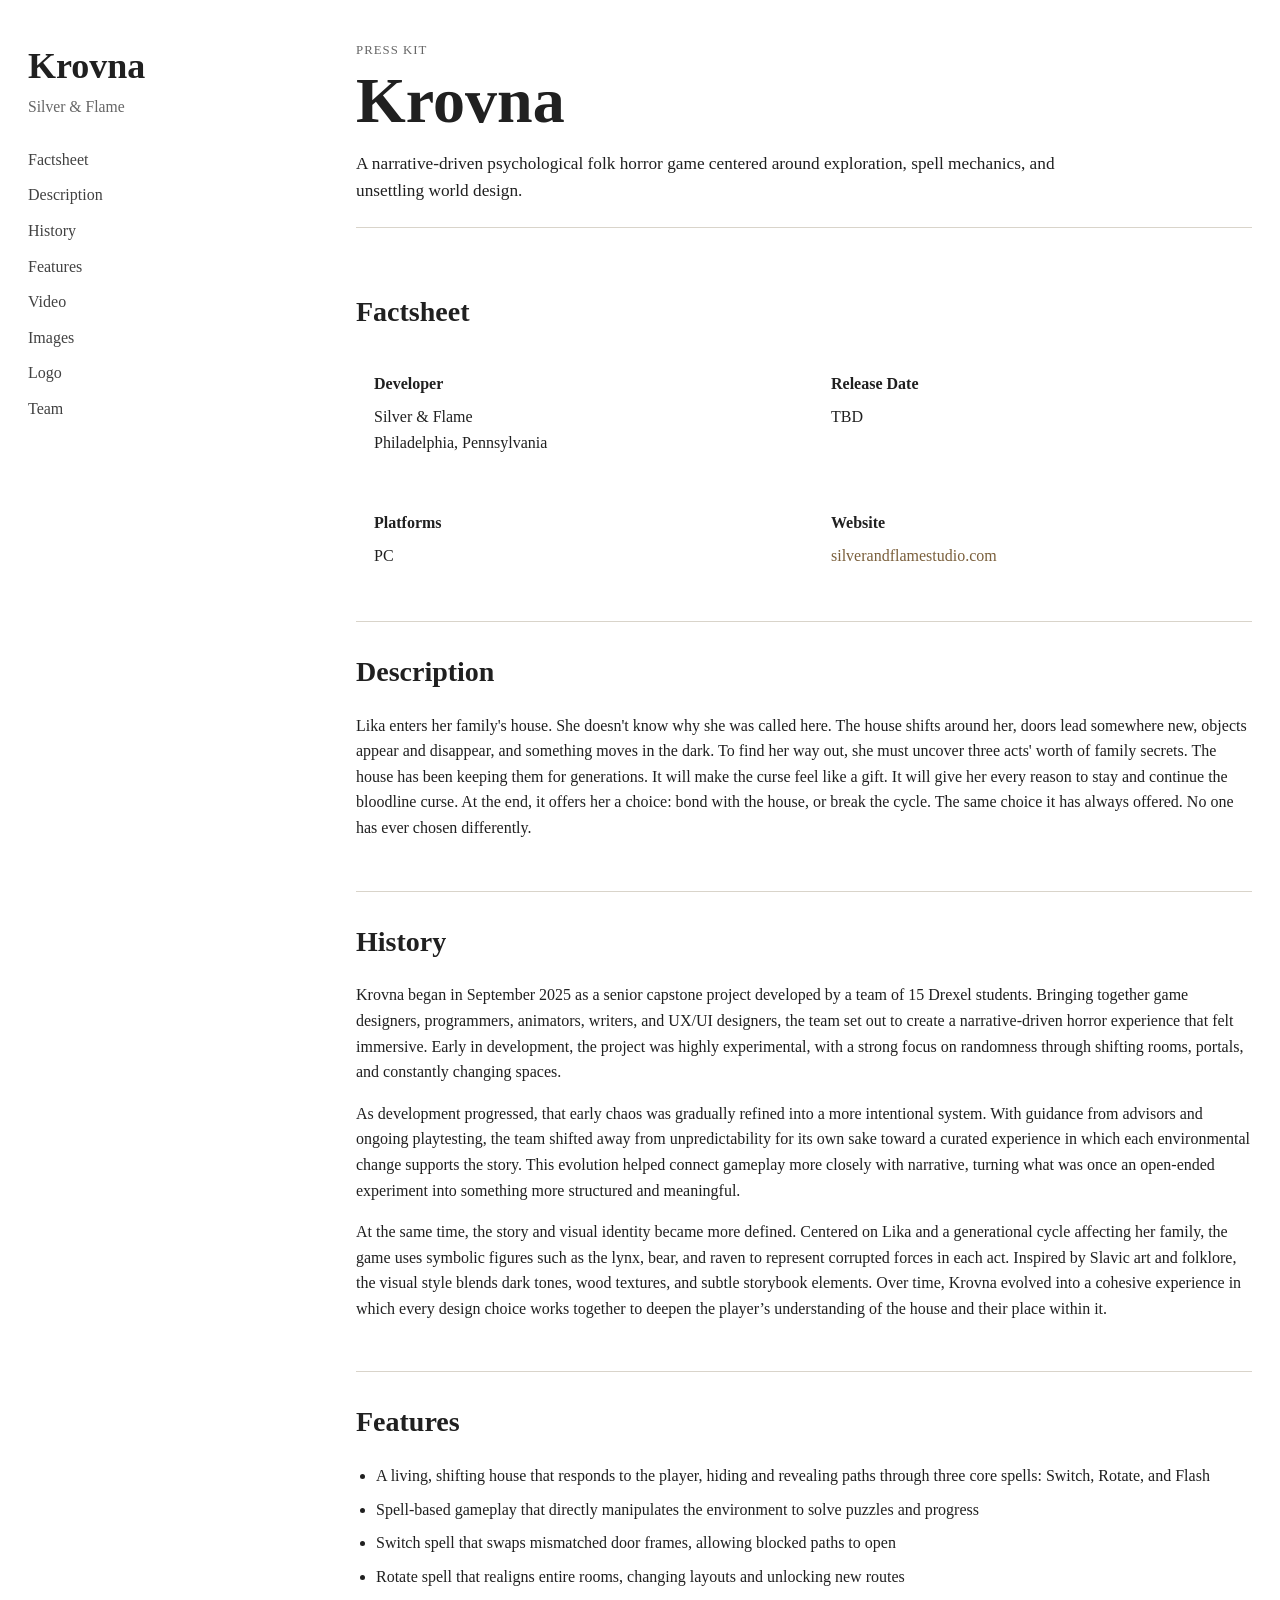
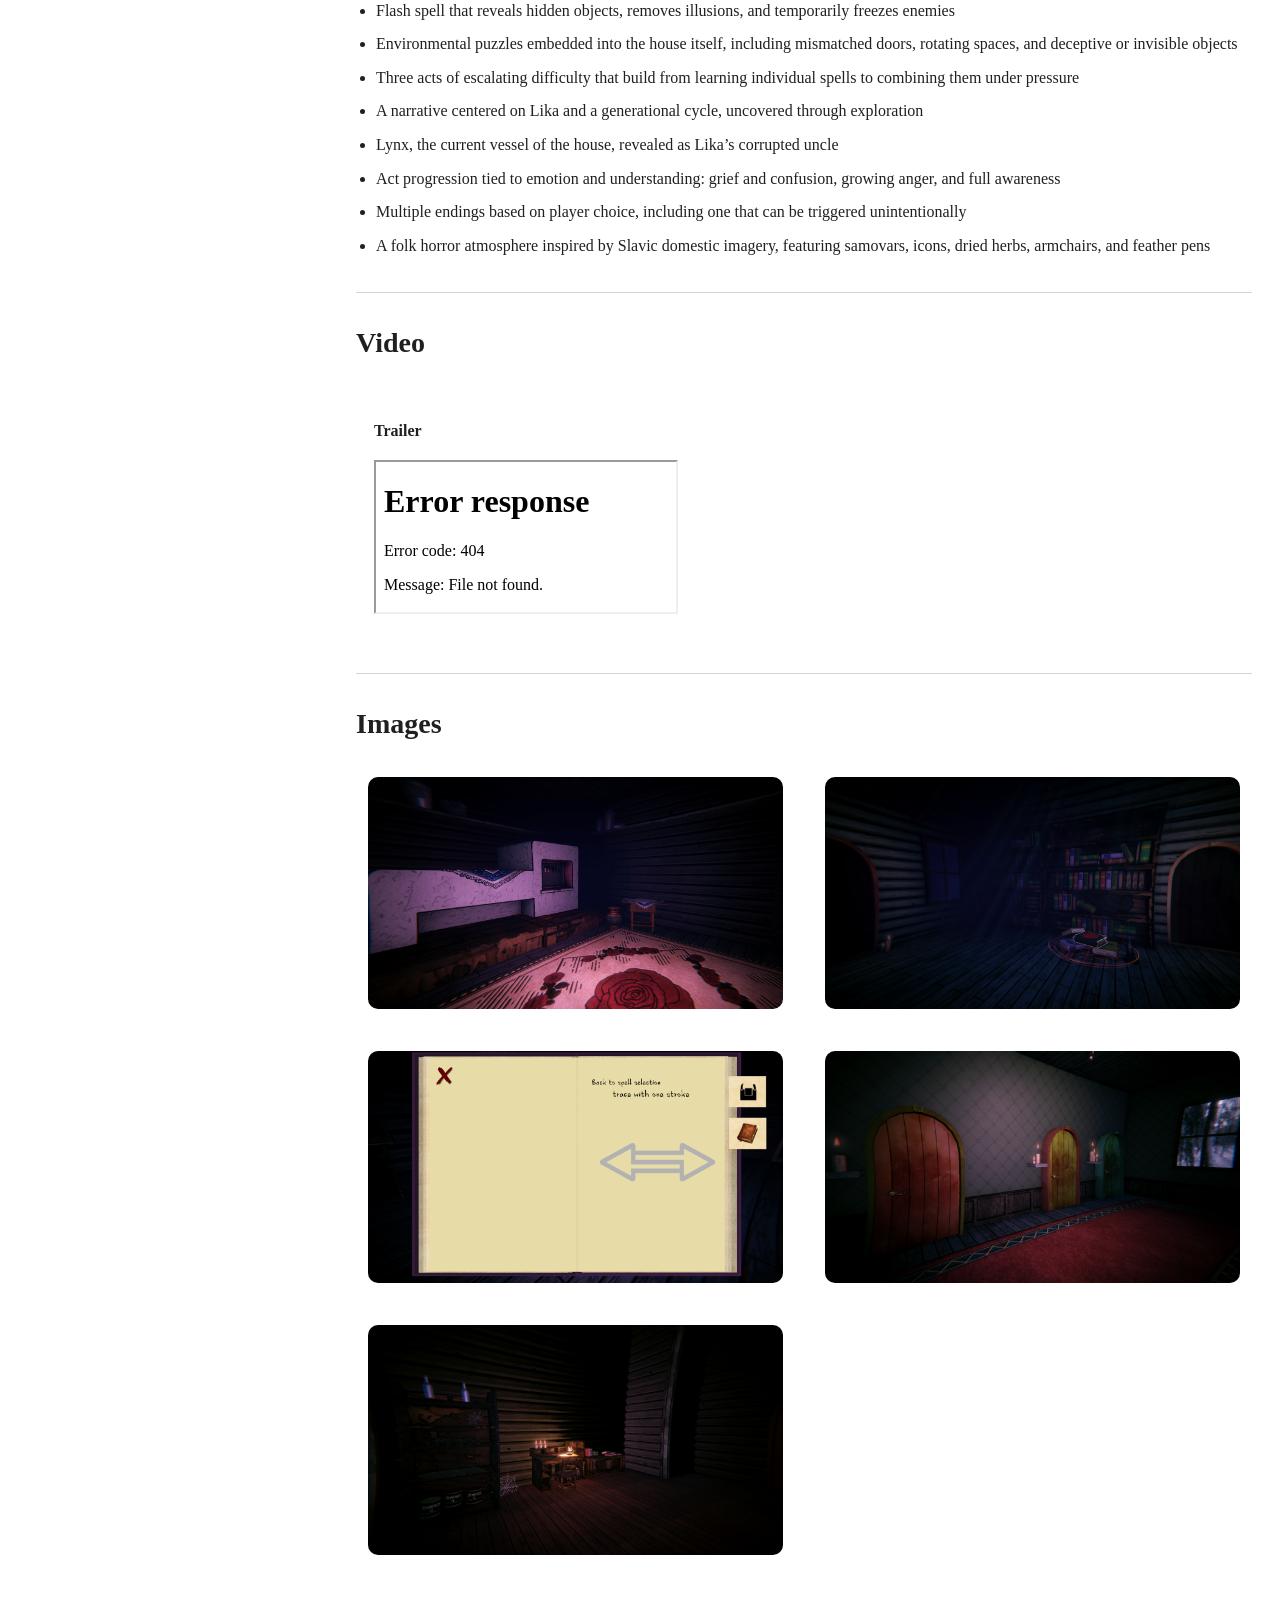
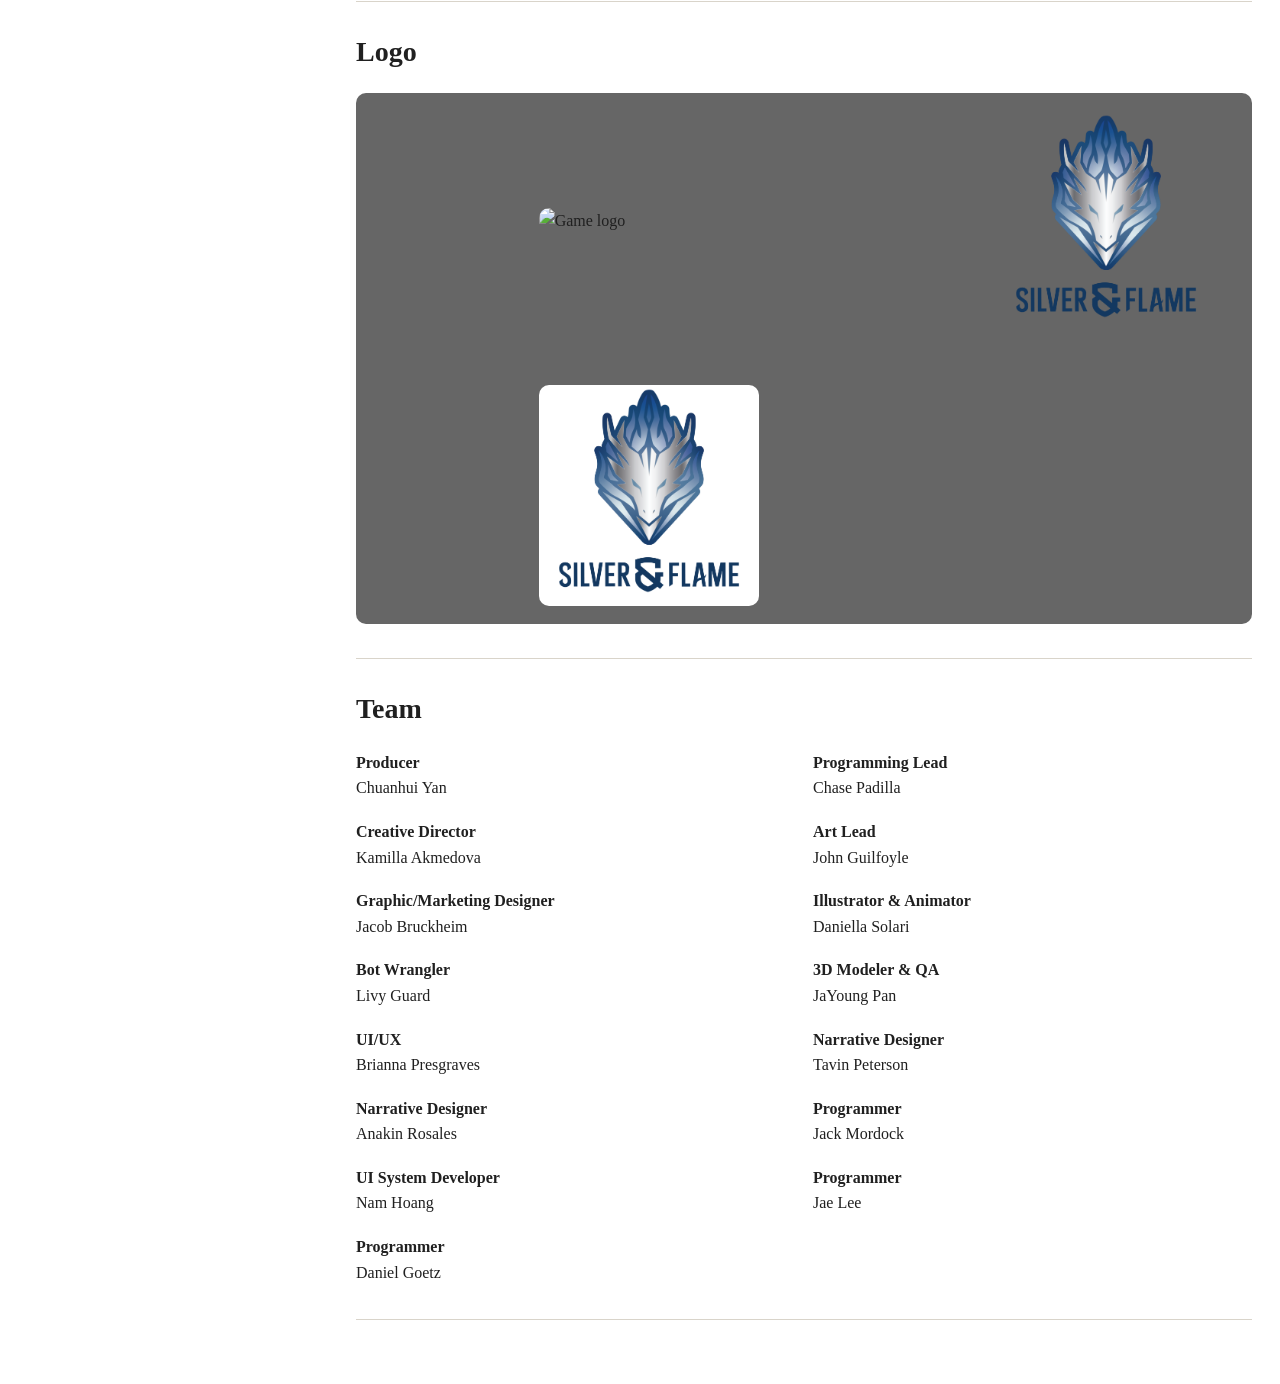
==== commit cbf0c82d: "Update index.html" ====
--- a/presskit/index.html
+++ b/presskit/index.html
@@ -19,7 +19,7 @@
           <a href="#description">Description</a>
           <a href="#history">History</a>
           <a href="#features">Features</a>
-          <a href="#videos">Videos</a>
+          <a href="#video">Video</a>
           <a href="#images">Images</a>
           <a href="#logo">Logo</a>
           <a href="#credits">Team</a>
@@ -98,8 +98,8 @@
         </ul>
       </section>
 
-      <section id="videos" class="section">
-        <h3>Videos</h3>
+      <section id="video" class="section">
+        <h3>Video</h3>
         <div class="card">
           <p><strong>Trailer</strong></p>
           <div class="video-wrap">
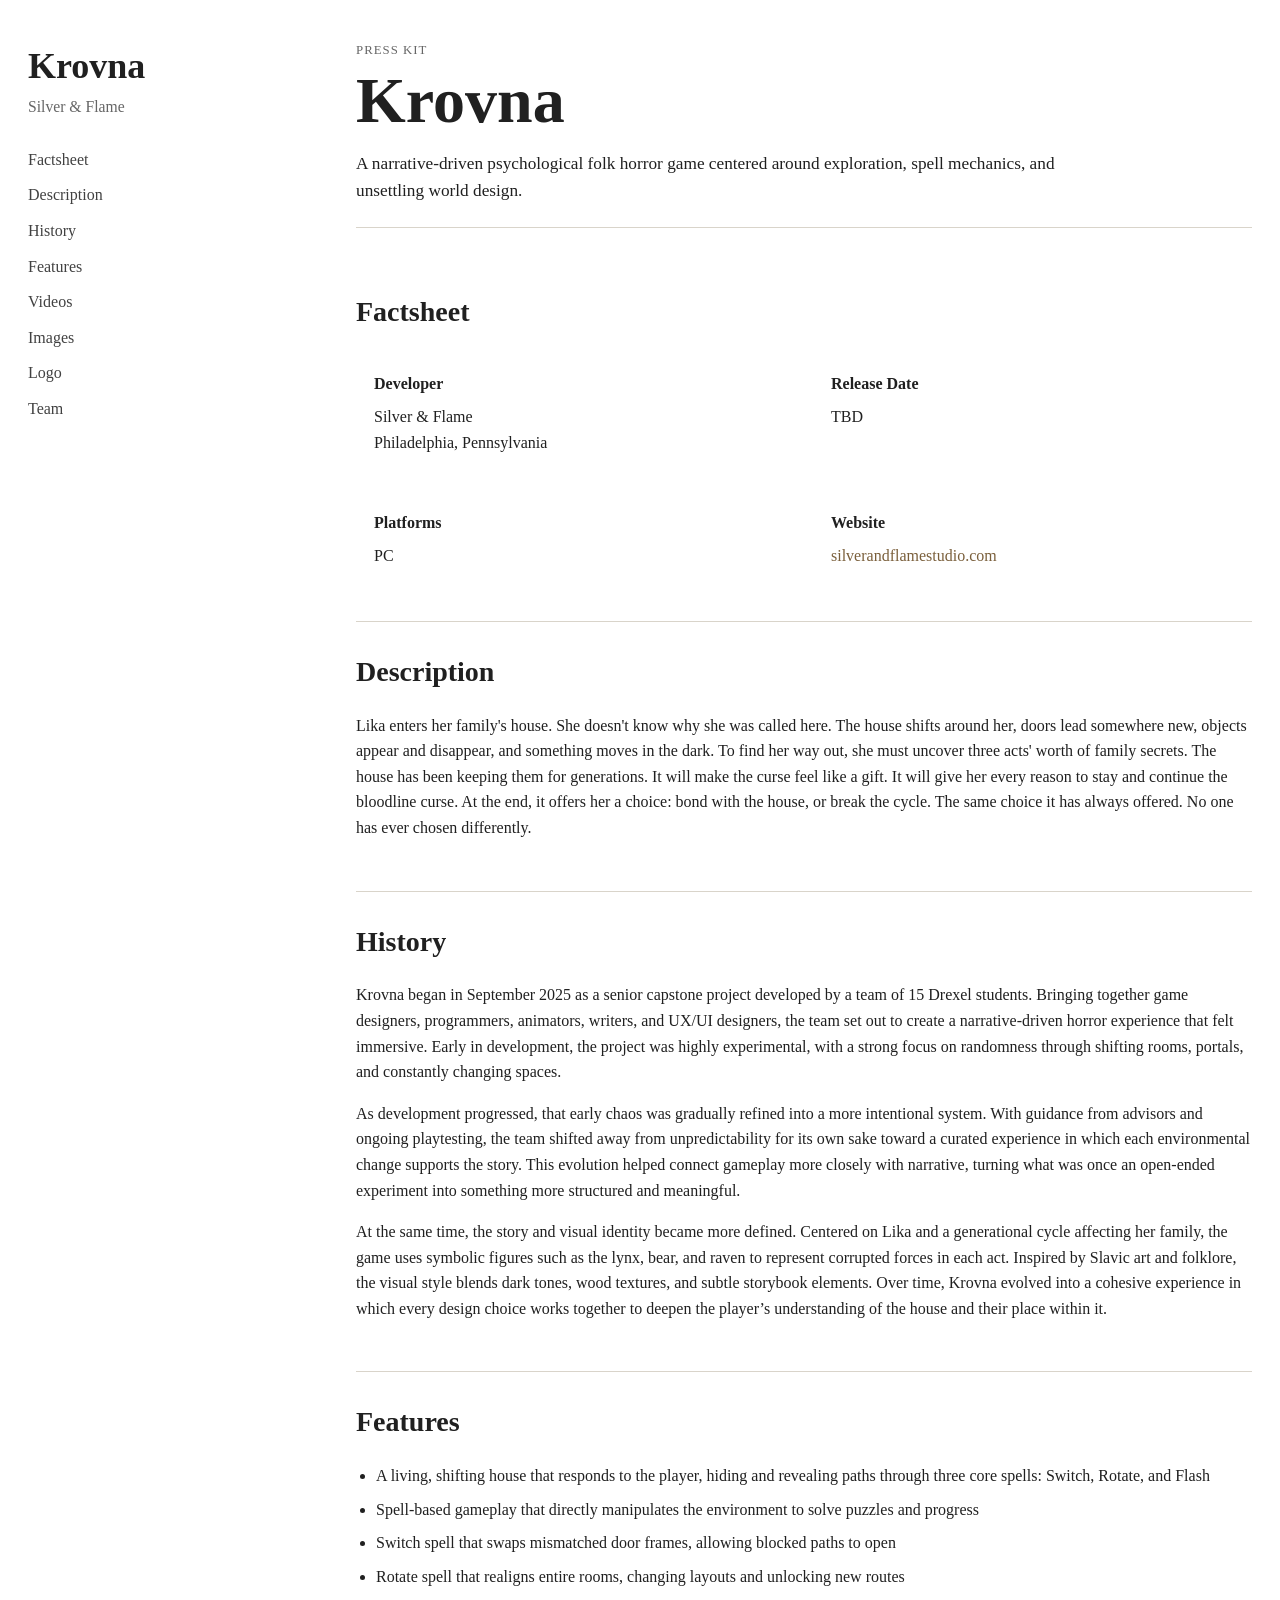
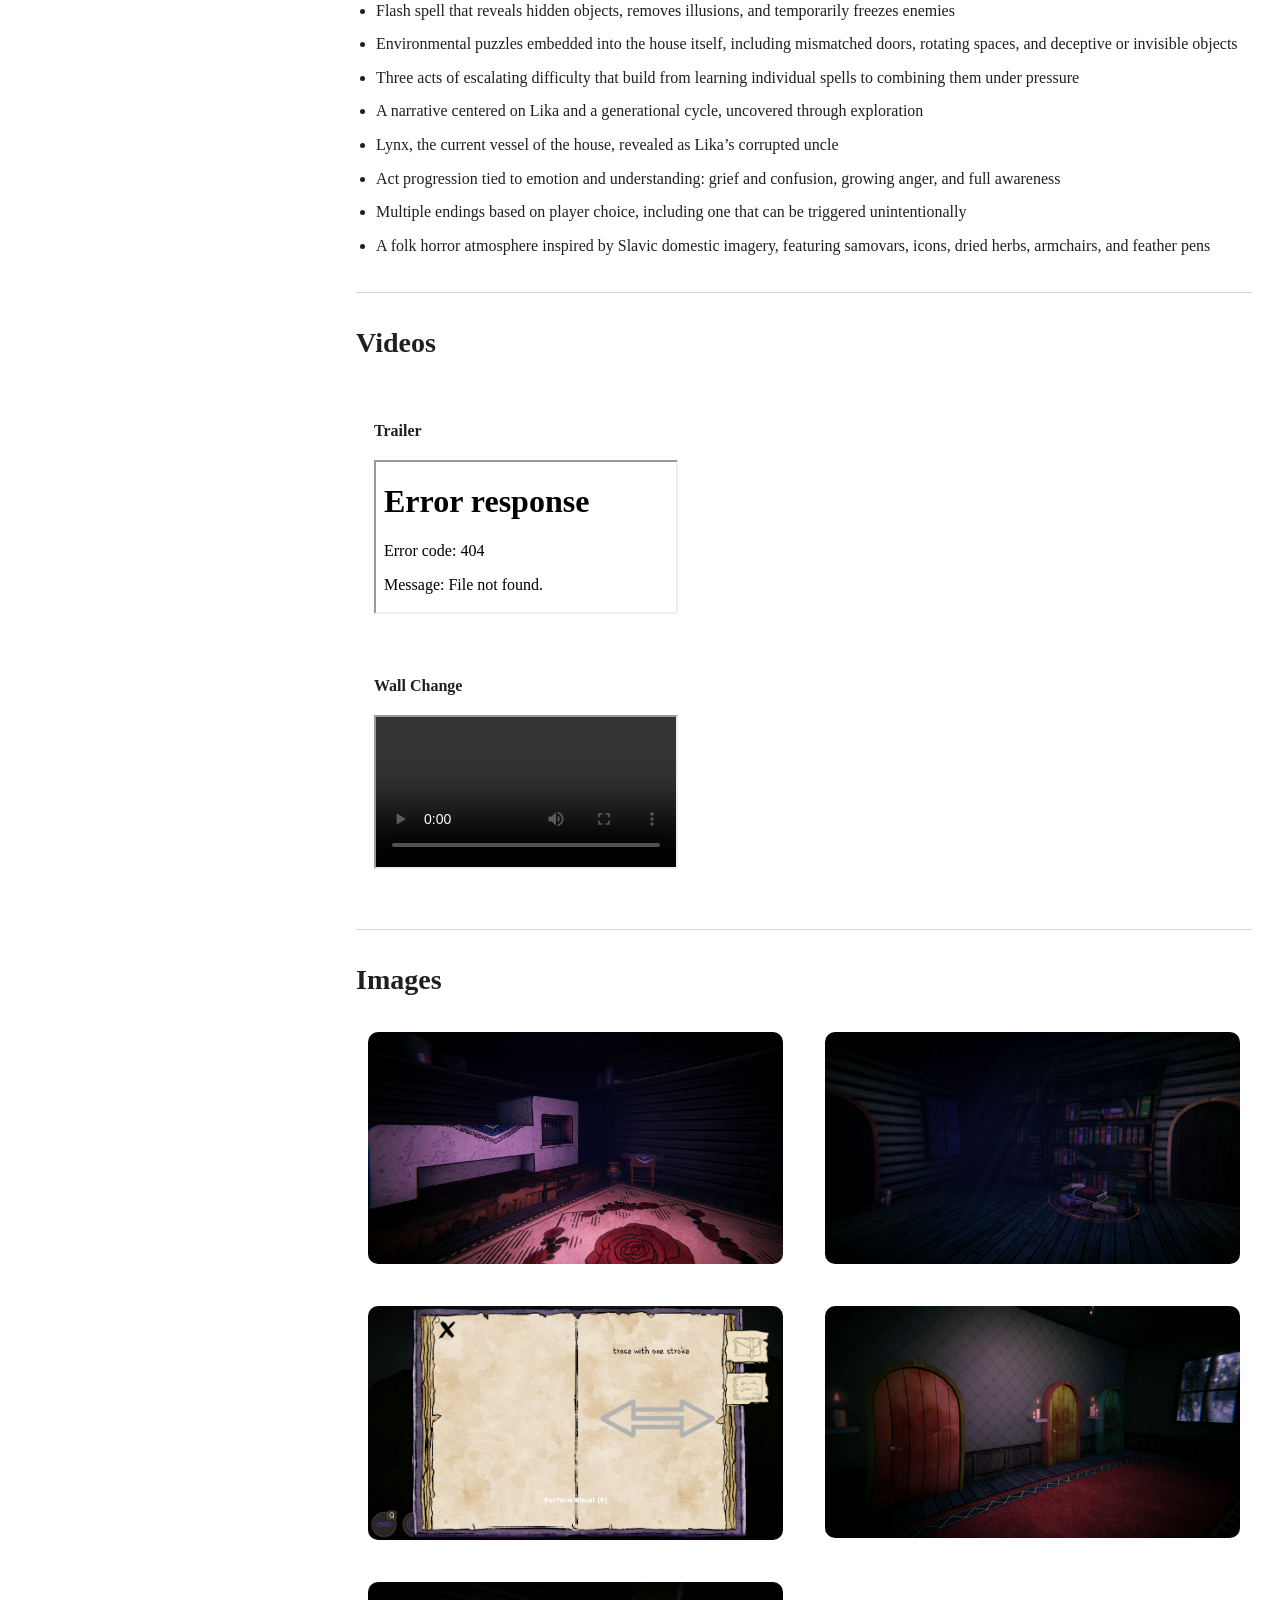
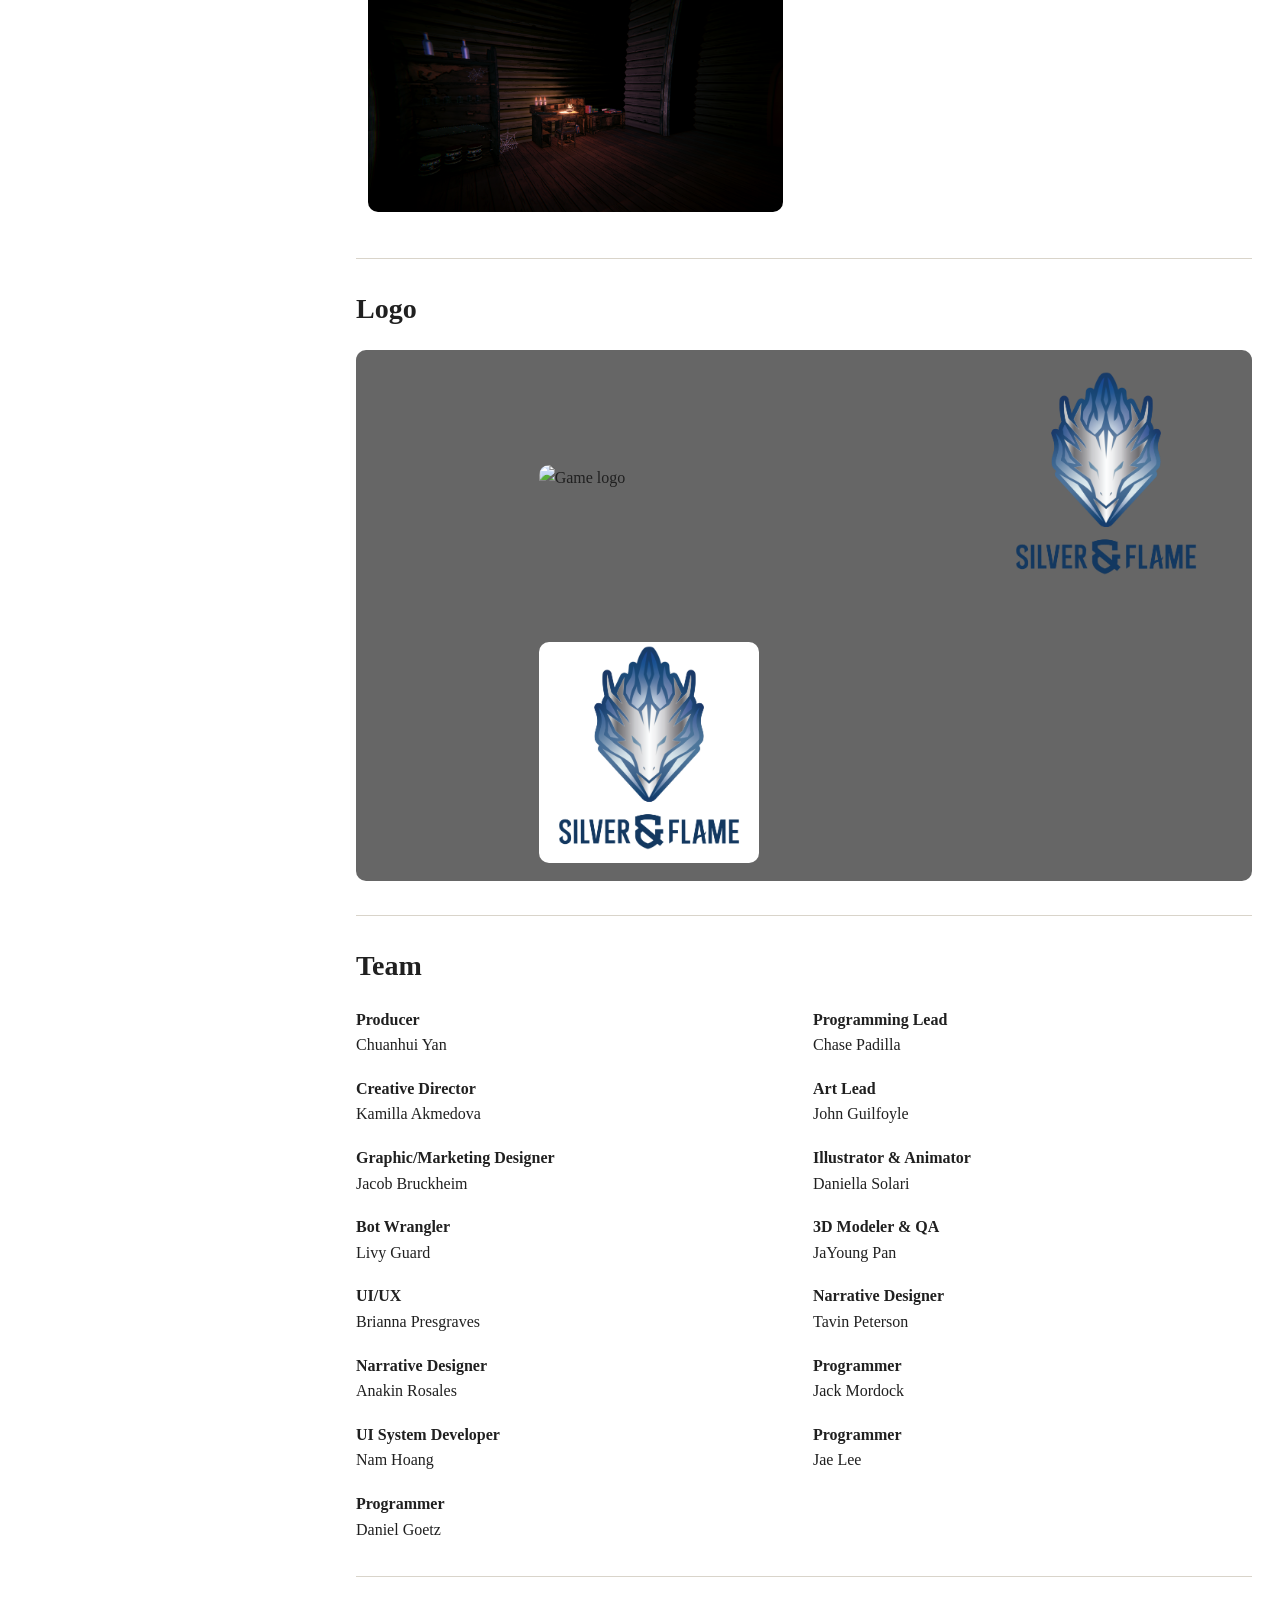
==== commit 79c9cadd: "Add Wall change video" ====
--- a/presskit/index.html
+++ b/presskit/index.html
@@ -19,7 +19,7 @@
           <a href="#description">Description</a>
           <a href="#history">History</a>
           <a href="#features">Features</a>
-          <a href="#video">Video</a>
+          <a href="#videos">Videos</a>
           <a href="#images">Images</a>
           <a href="#logo">Logo</a>
           <a href="#credits">Team</a>
@@ -98,8 +98,8 @@
         </ul>
       </section>
 
-      <section id="video" class="section">
-        <h3>Video</h3>
+      <section id="videos" class="section">
+        <h3>Videos</h3>
         <div class="card">
           <p><strong>Trailer</strong></p>
           <div class="video-wrap">
@@ -111,6 +111,17 @@
             </iframe>
           </div>
         </div>
+        <div class="card">
+          <p><strong>Wall Change</strong></p>
+          <div class="video-wrap">
+            <iframe
+              src="WallChange.mp4"
+              title="Game Trailer"
+              allow="accelerometer; autoplay; clipboard-write; encrypted-media; gyroscope; picture-in-picture"
+              allowfullscreen>
+            </iframe>
+          </div>
+        </div>
       </section>
 
       <section id="images" class="section">
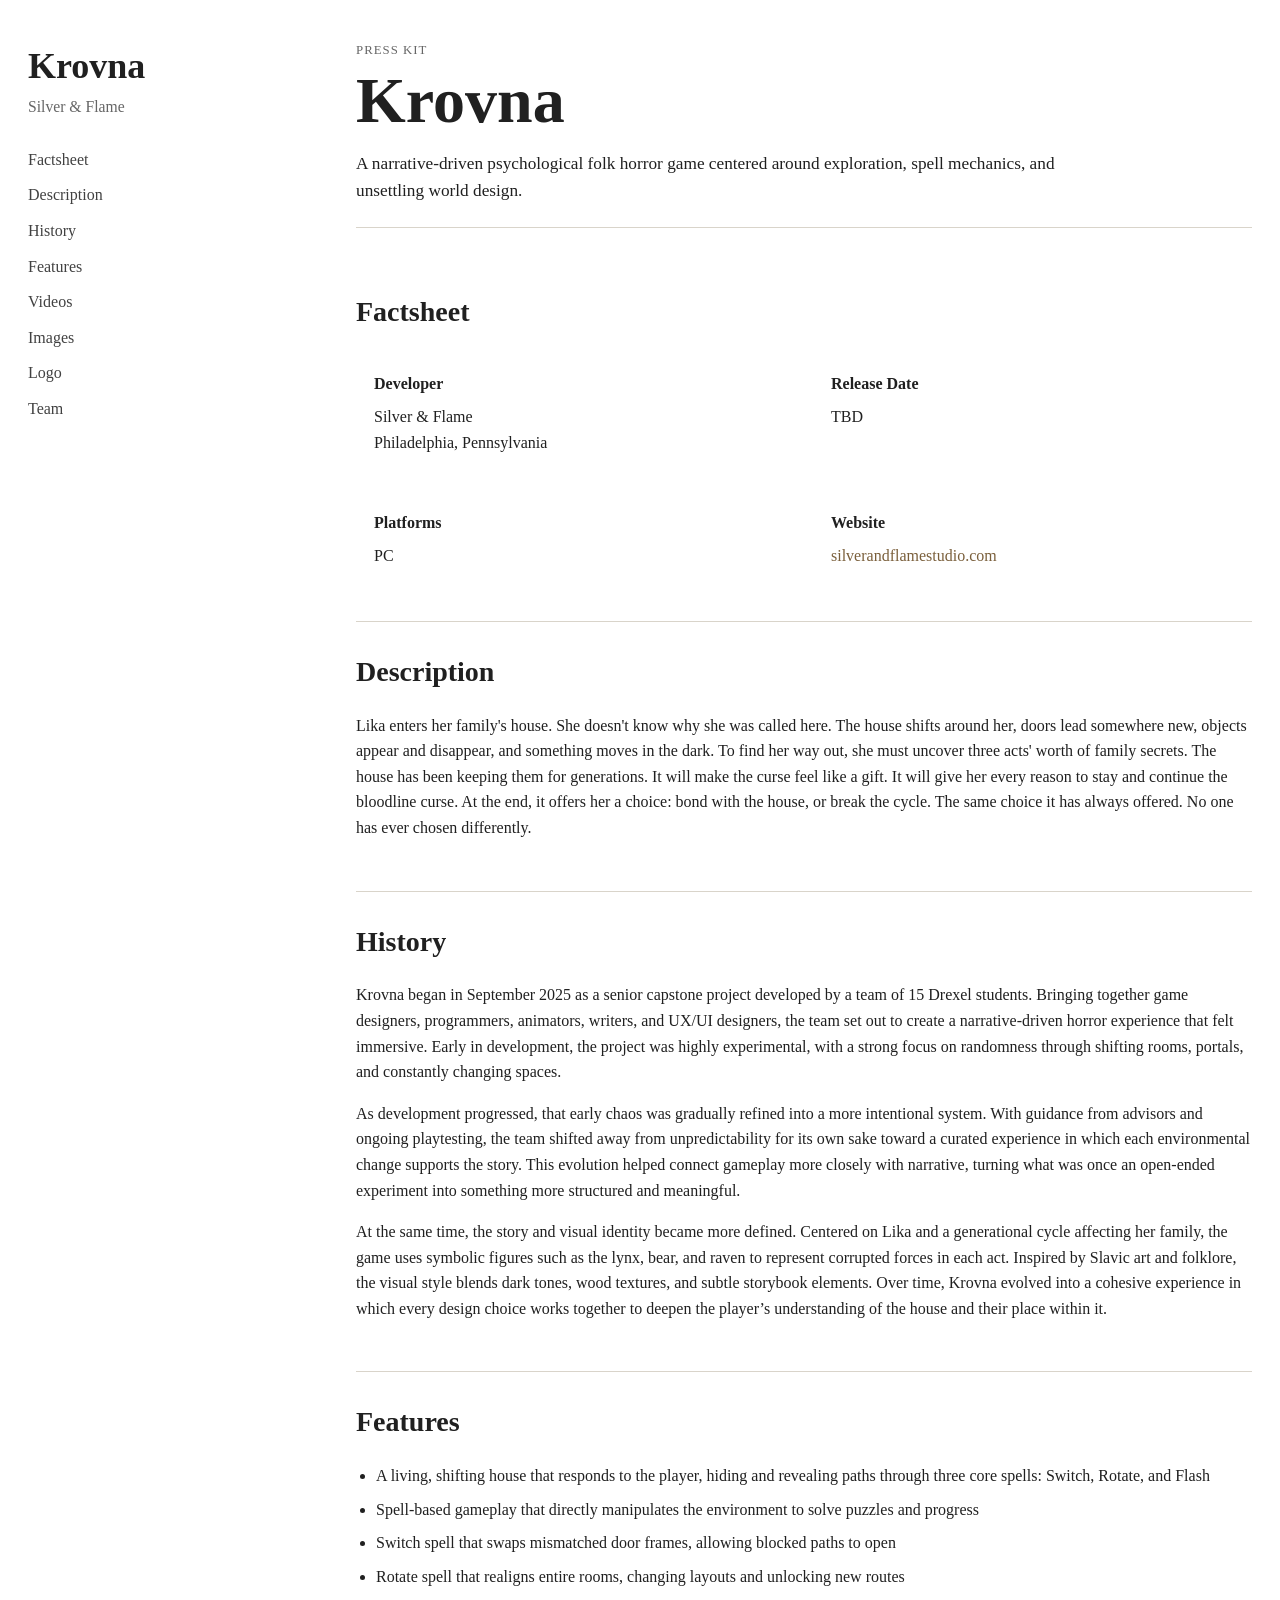
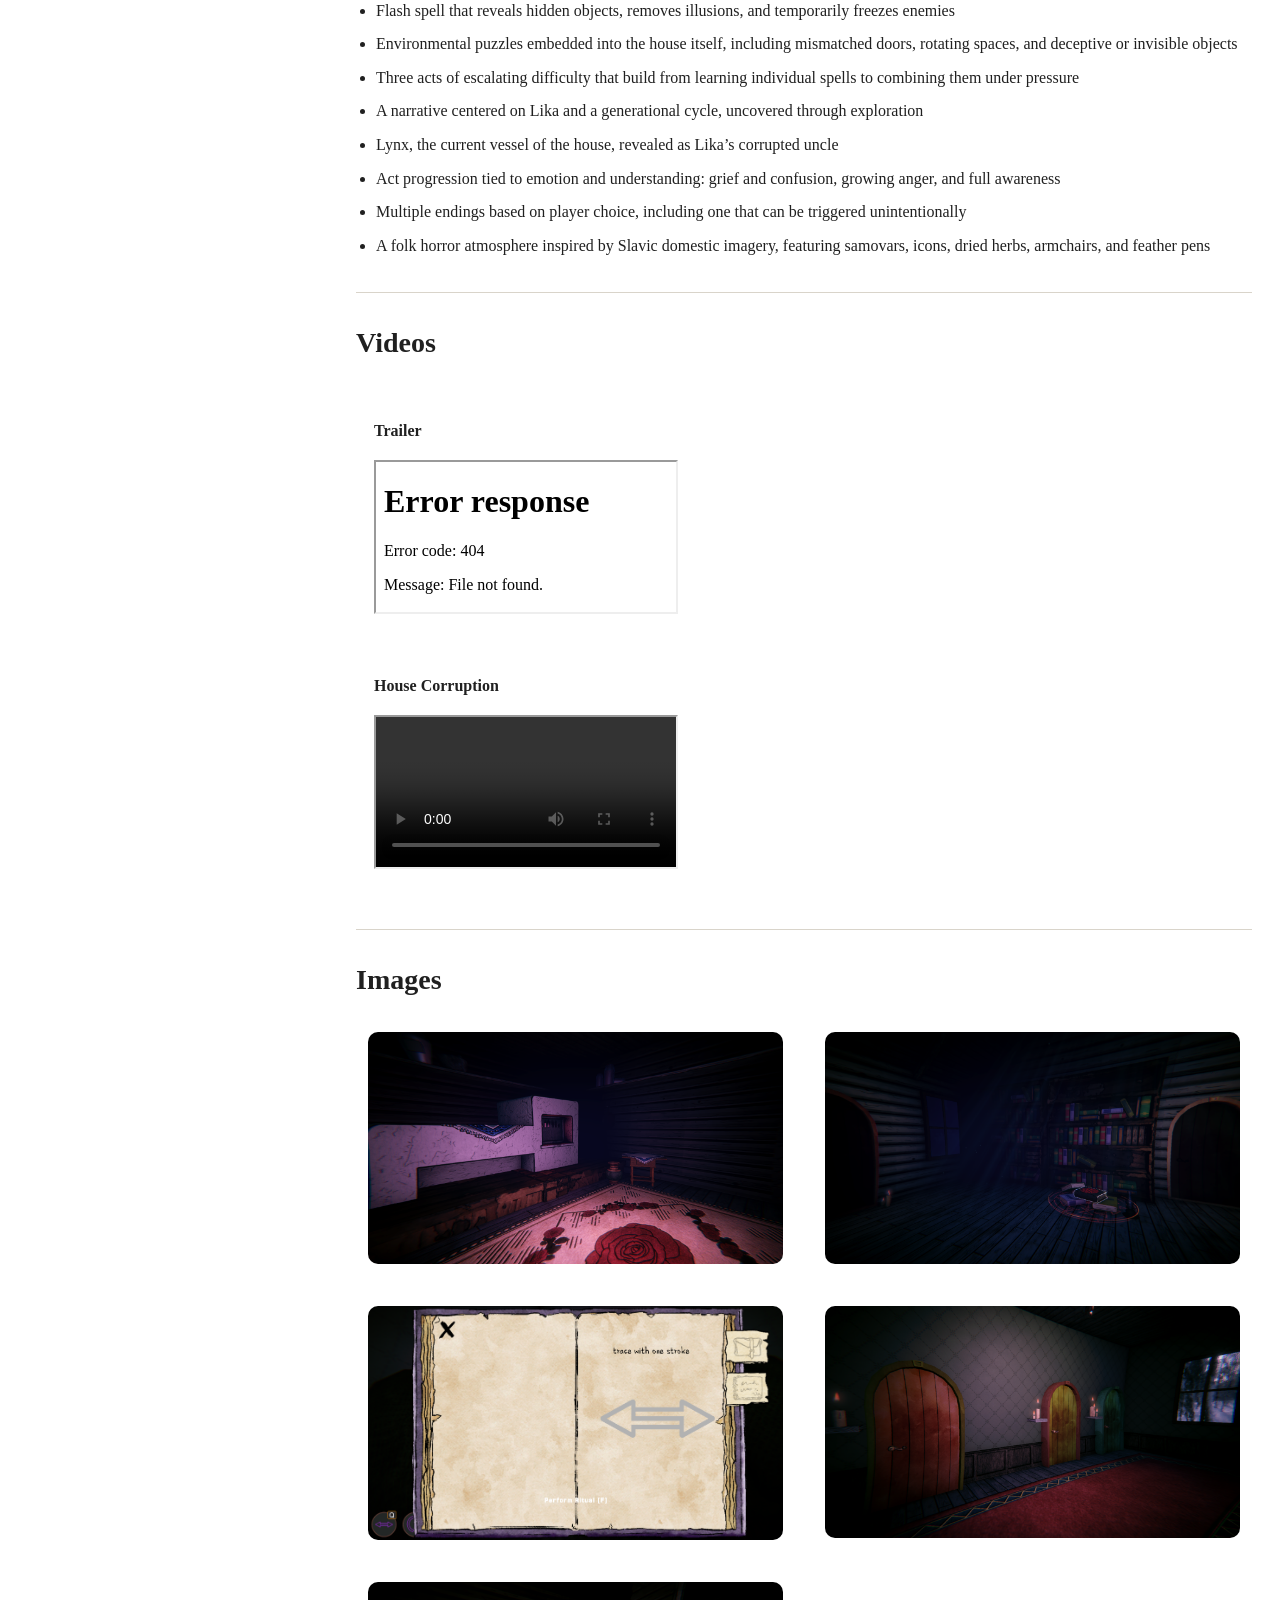
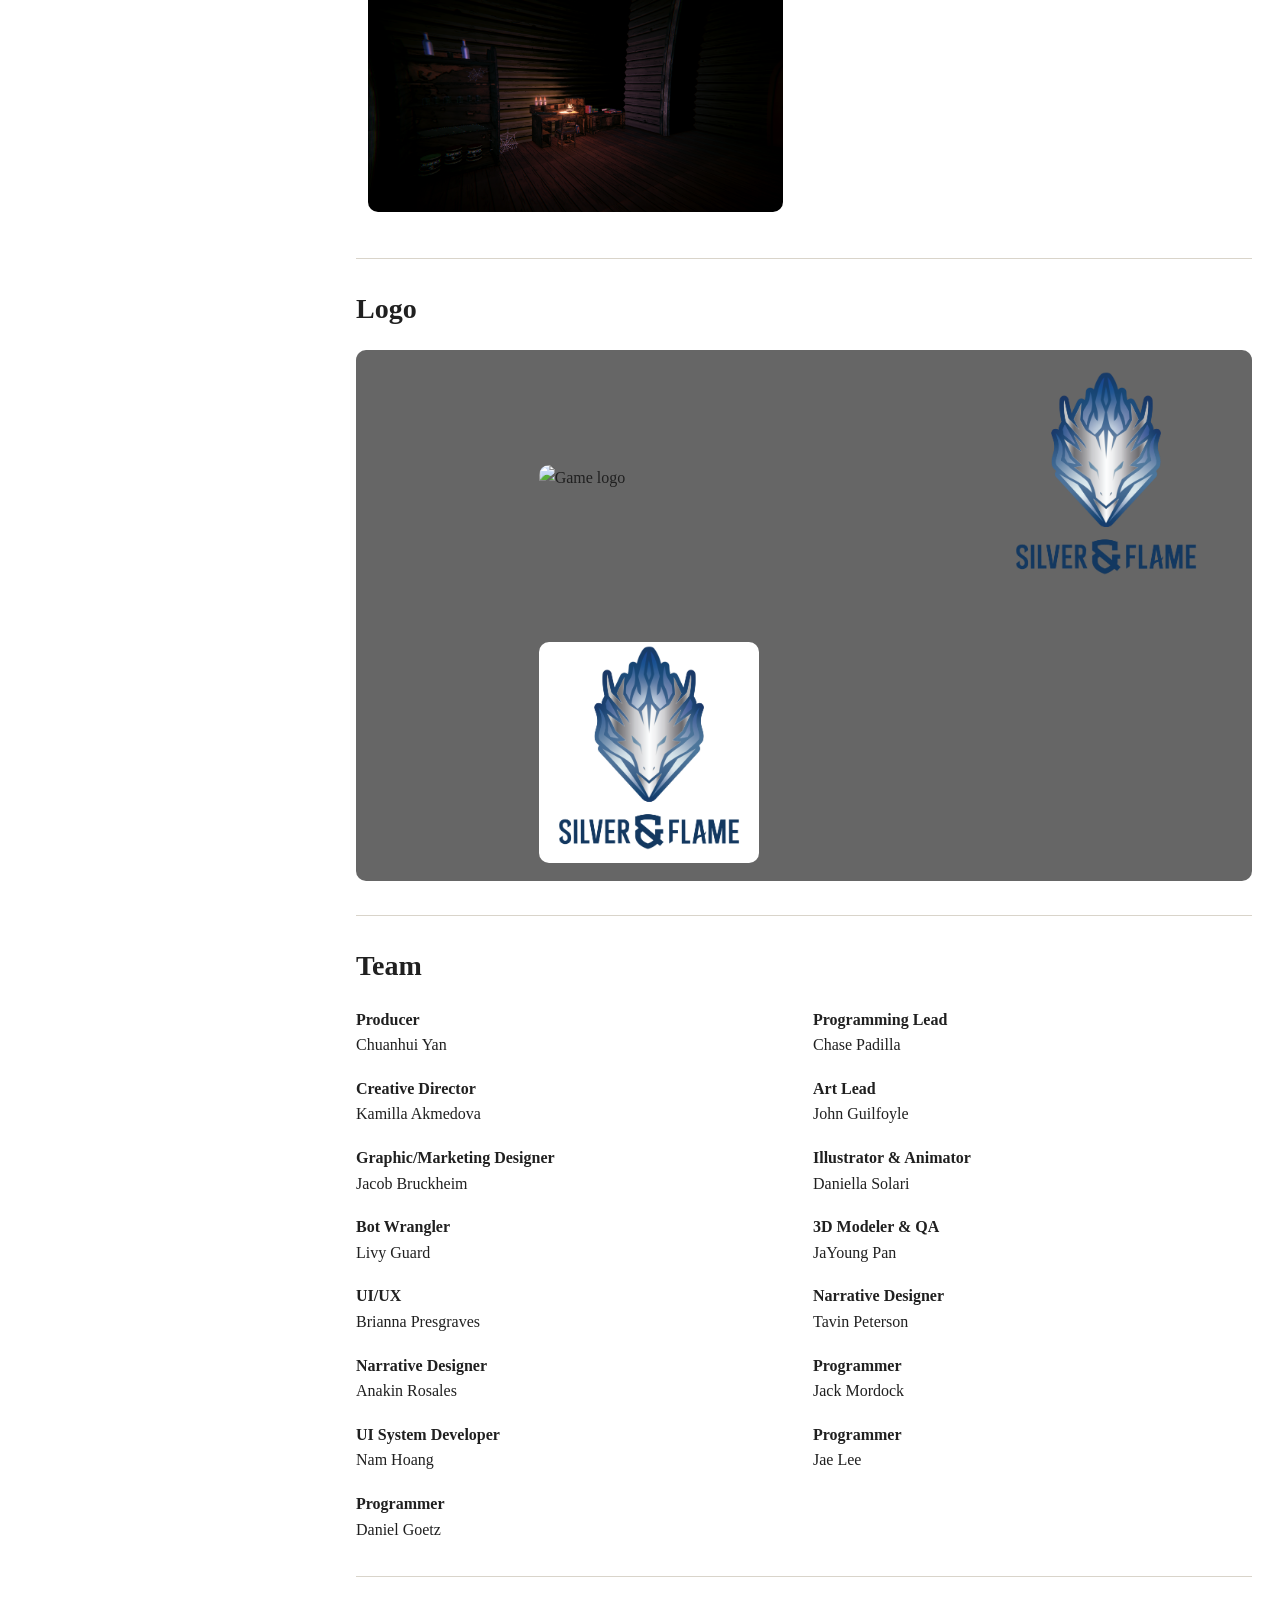
==== commit c5fa9a65: "Update index.html" ====
--- a/presskit/index.html
+++ b/presskit/index.html
@@ -112,7 +112,7 @@
           </div>
         </div>
         <div class="card">
-          <p><strong>Wall Change</strong></p>
+          <p><strong>House Corruption</strong></p>
           <div class="video-wrap">
             <iframe
               src="WallChange.mp4"
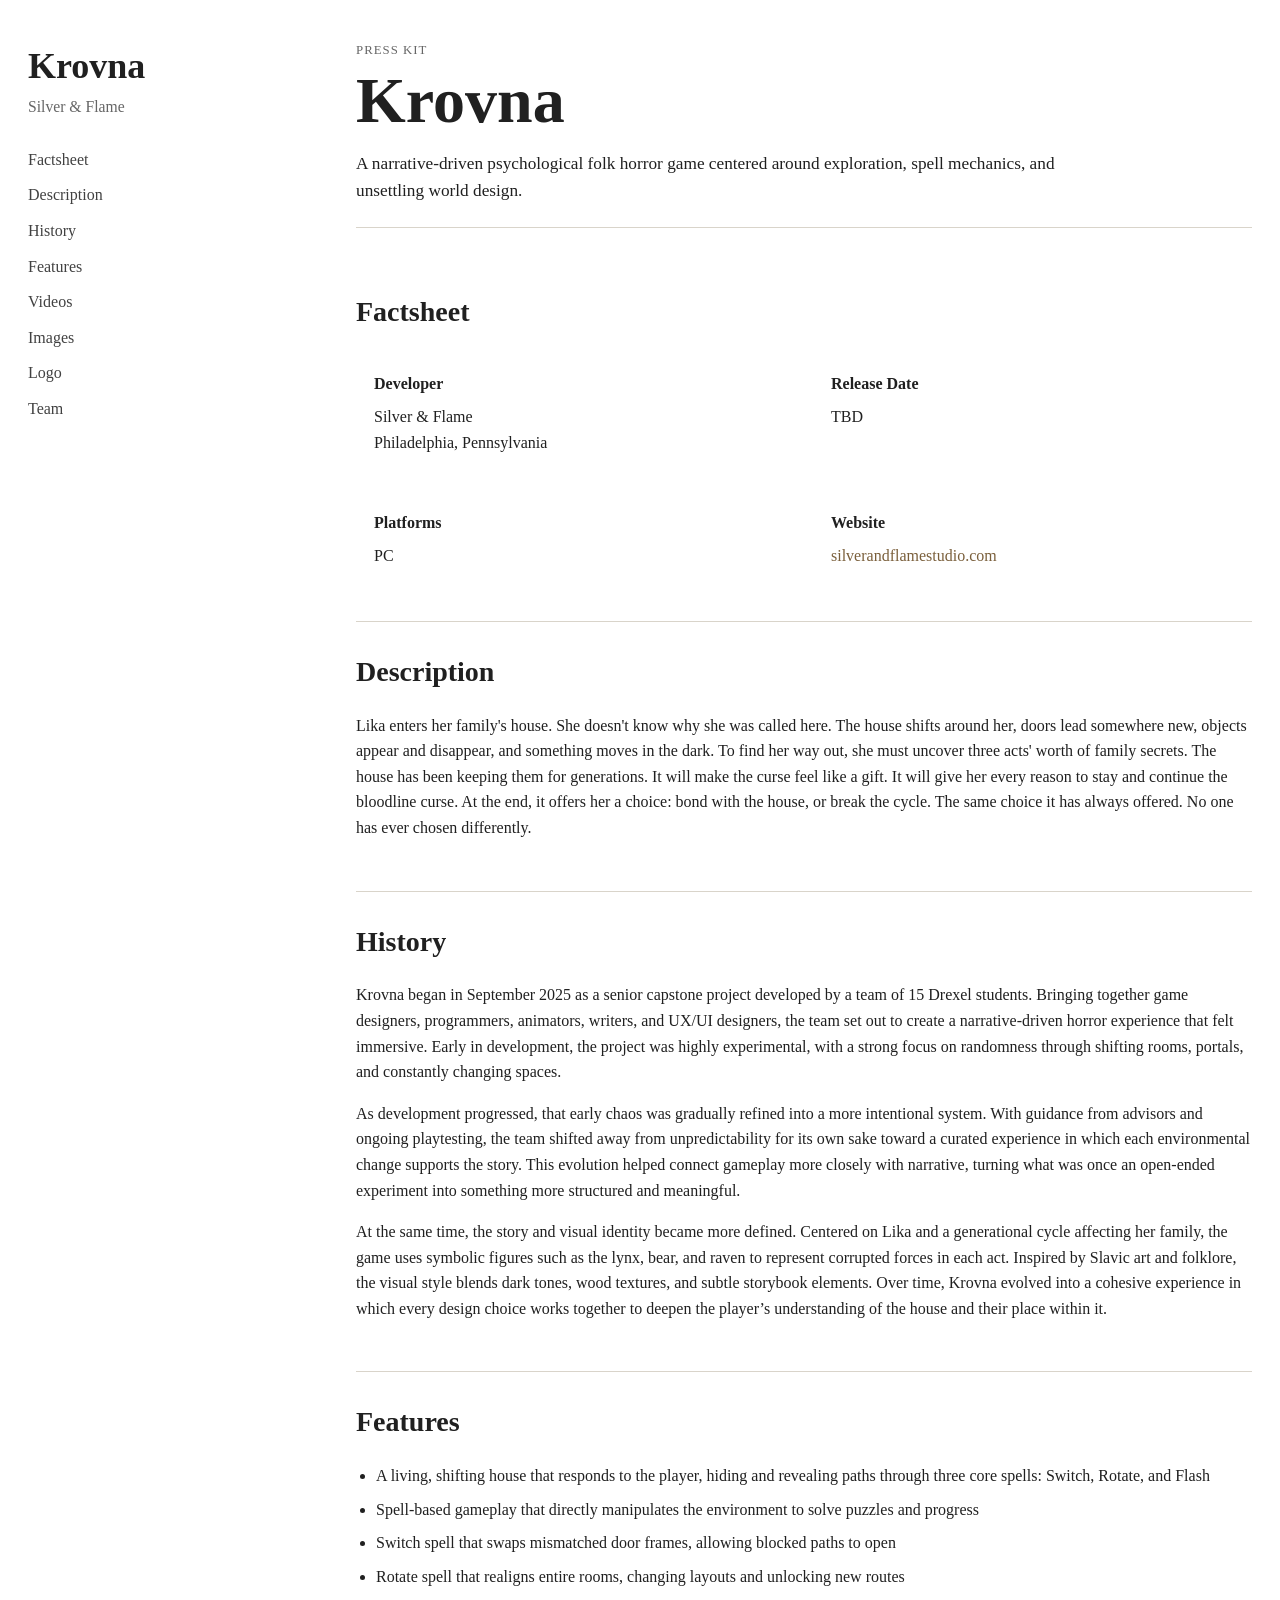
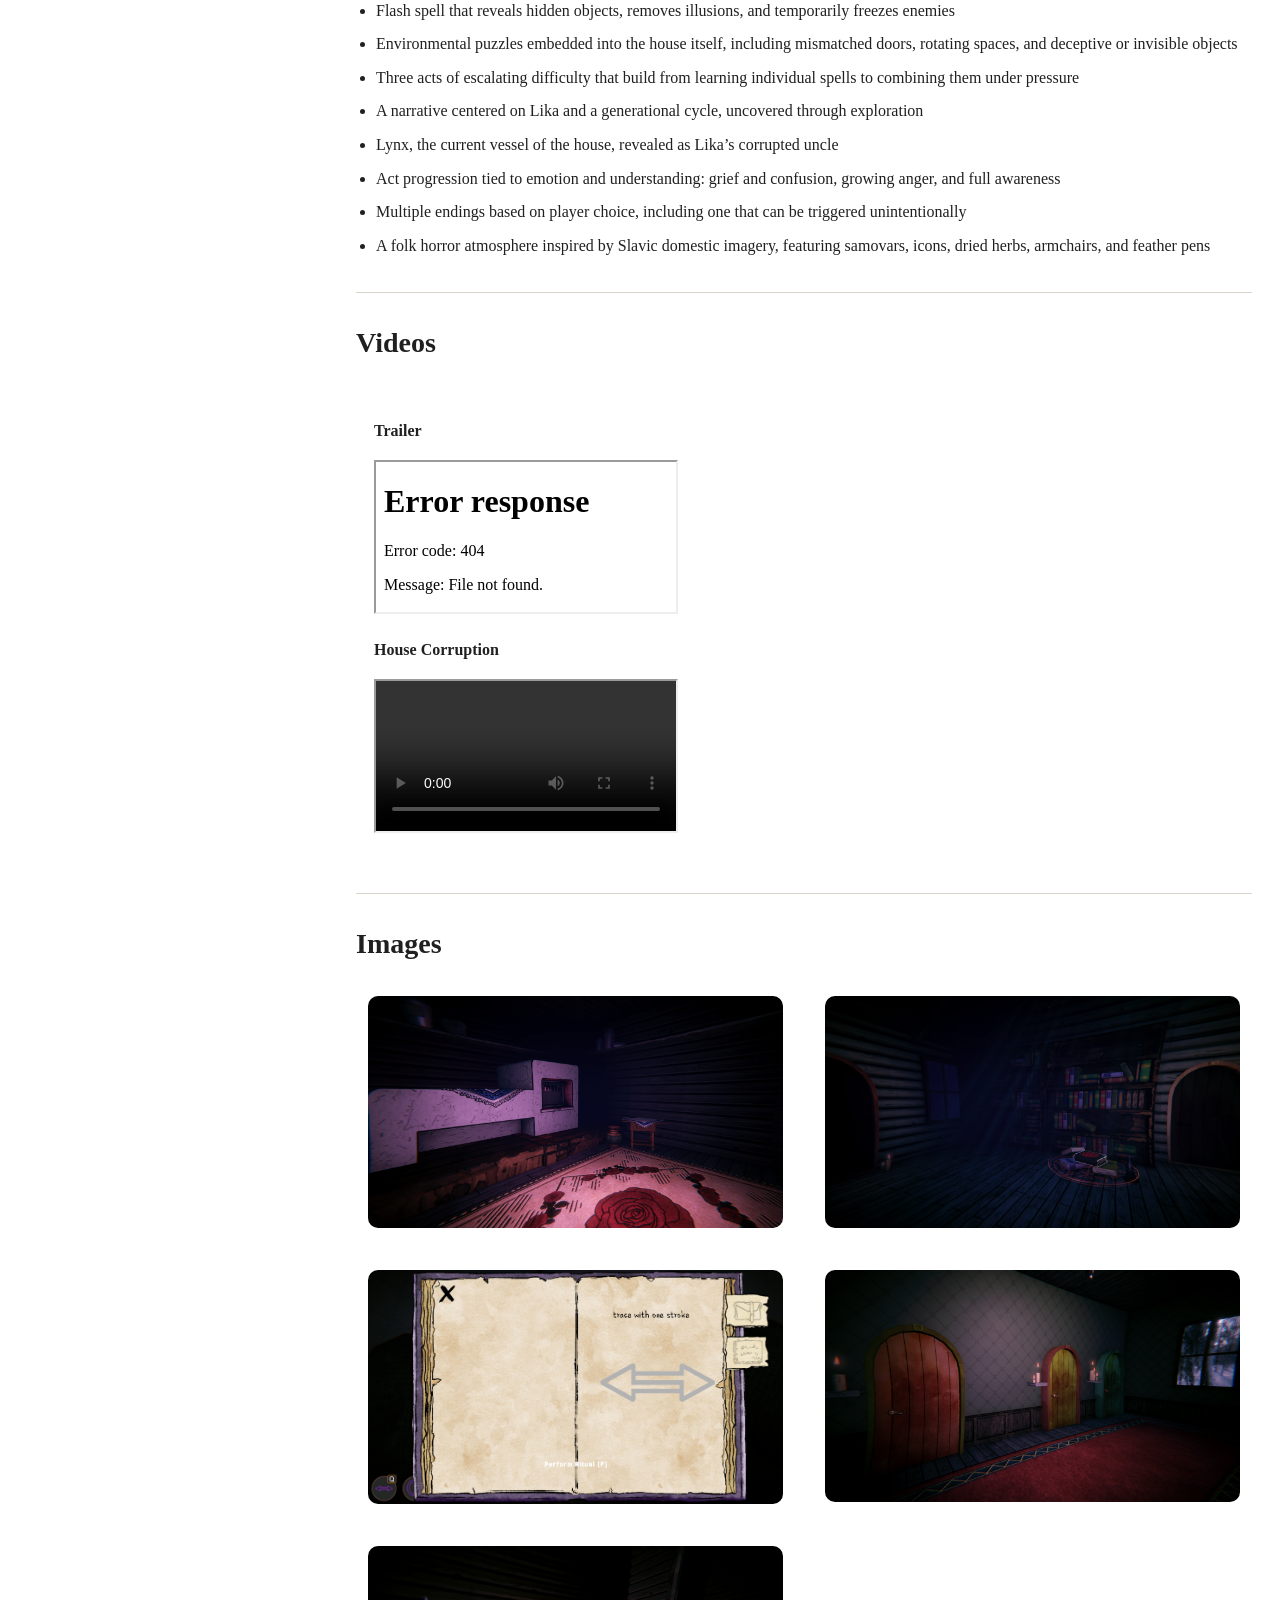
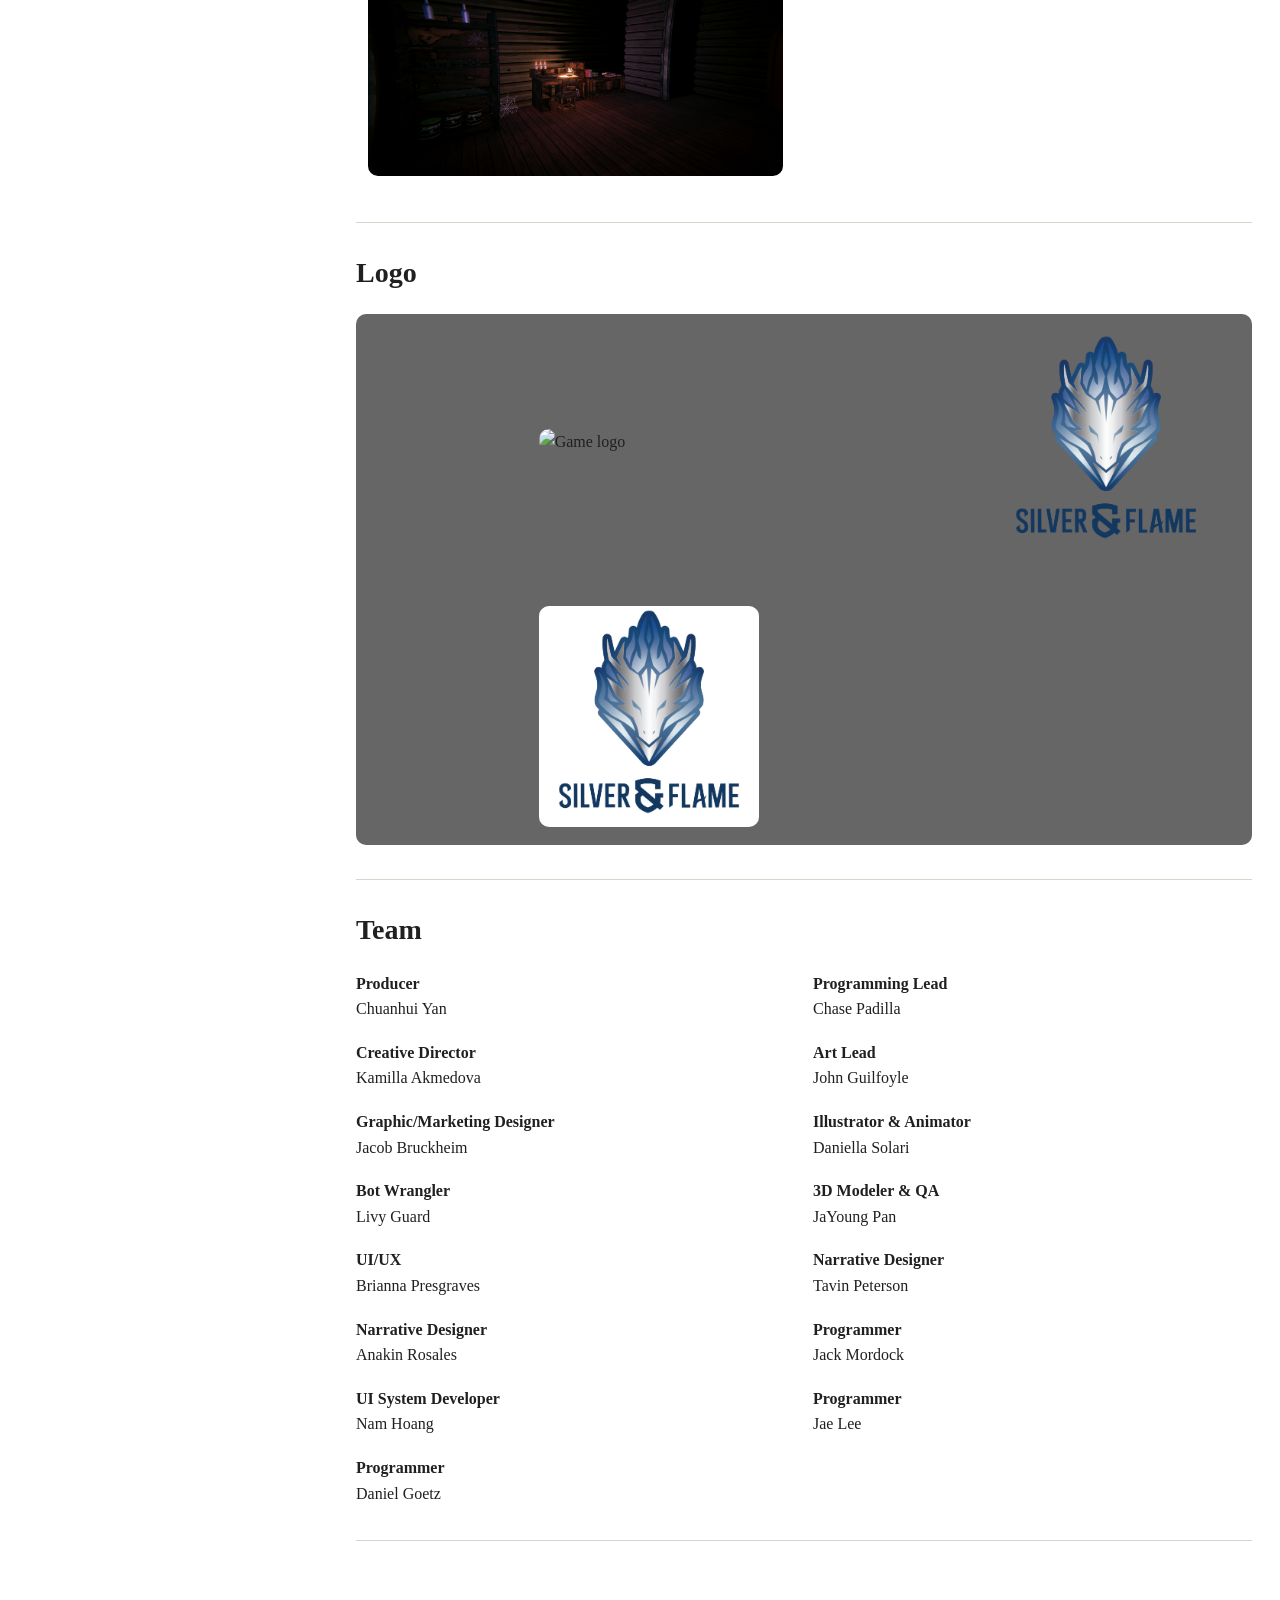
==== commit 6f36a551: "update video section" ====
--- a/presskit/index.html
+++ b/presskit/index.html
@@ -110,8 +110,6 @@
               allowfullscreen>
             </iframe>
           </div>
-        </div>
-        <div class="card">
           <p><strong>House Corruption</strong></p>
           <div class="video-wrap">
             <iframe
